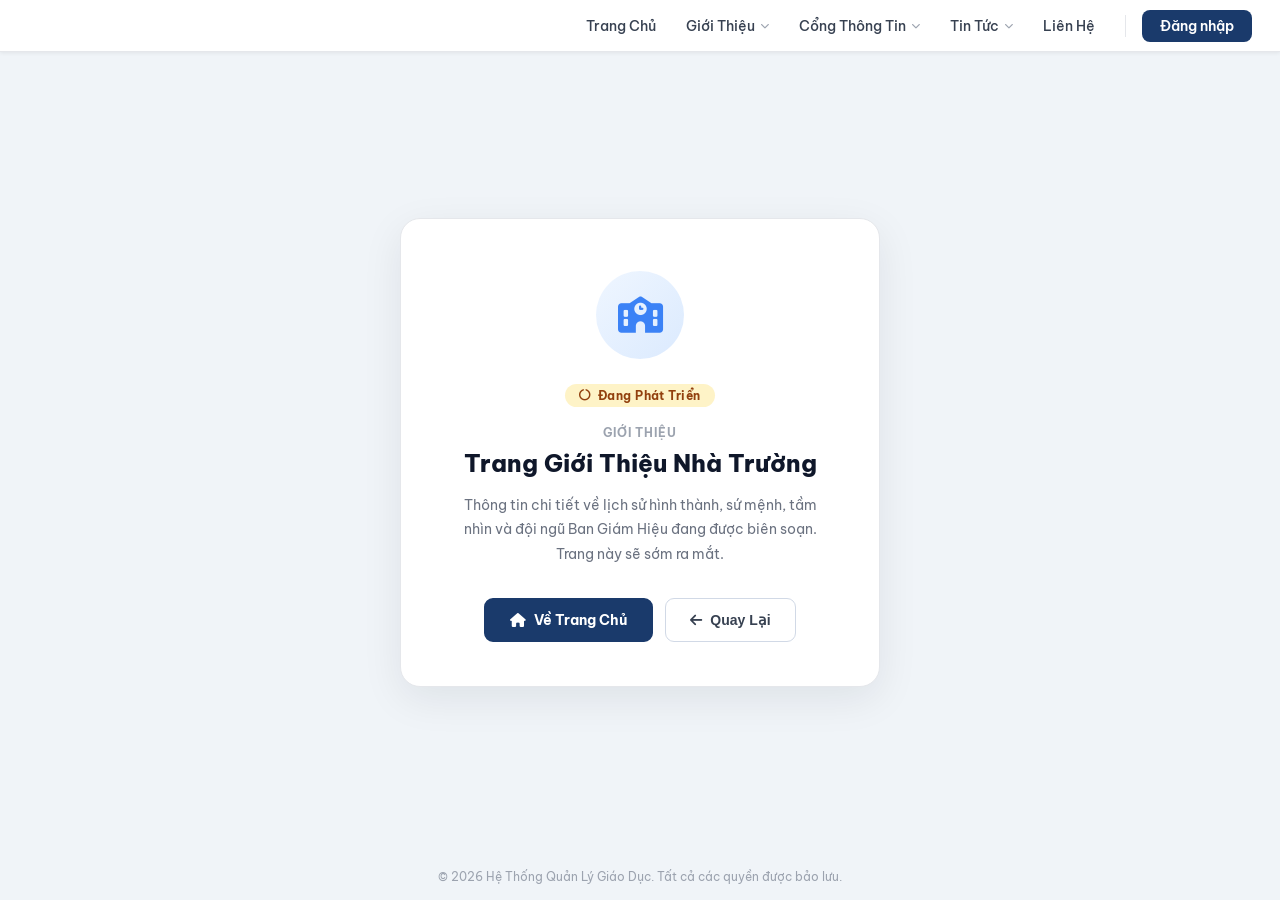
==== about.html @ 501373ab "fix" ====
<!DOCTYPE html>
<html lang="vi">
<head>
  <meta charset="UTF-8" />
  <meta http-equiv="refresh" content="0;url=coming-soon.html?page=about" />
  <title>Giới Thiệu — Đang Phát Triển</title>
</head>
<body>
  <p>Đang chuyển hướng... <a href="coming-soon.html?page=about">Nhấn vào đây nếu không tự động chuyển</a></p>
  <script>window.location.replace('coming-soon.html?page=about');</script>
</body>
</html>
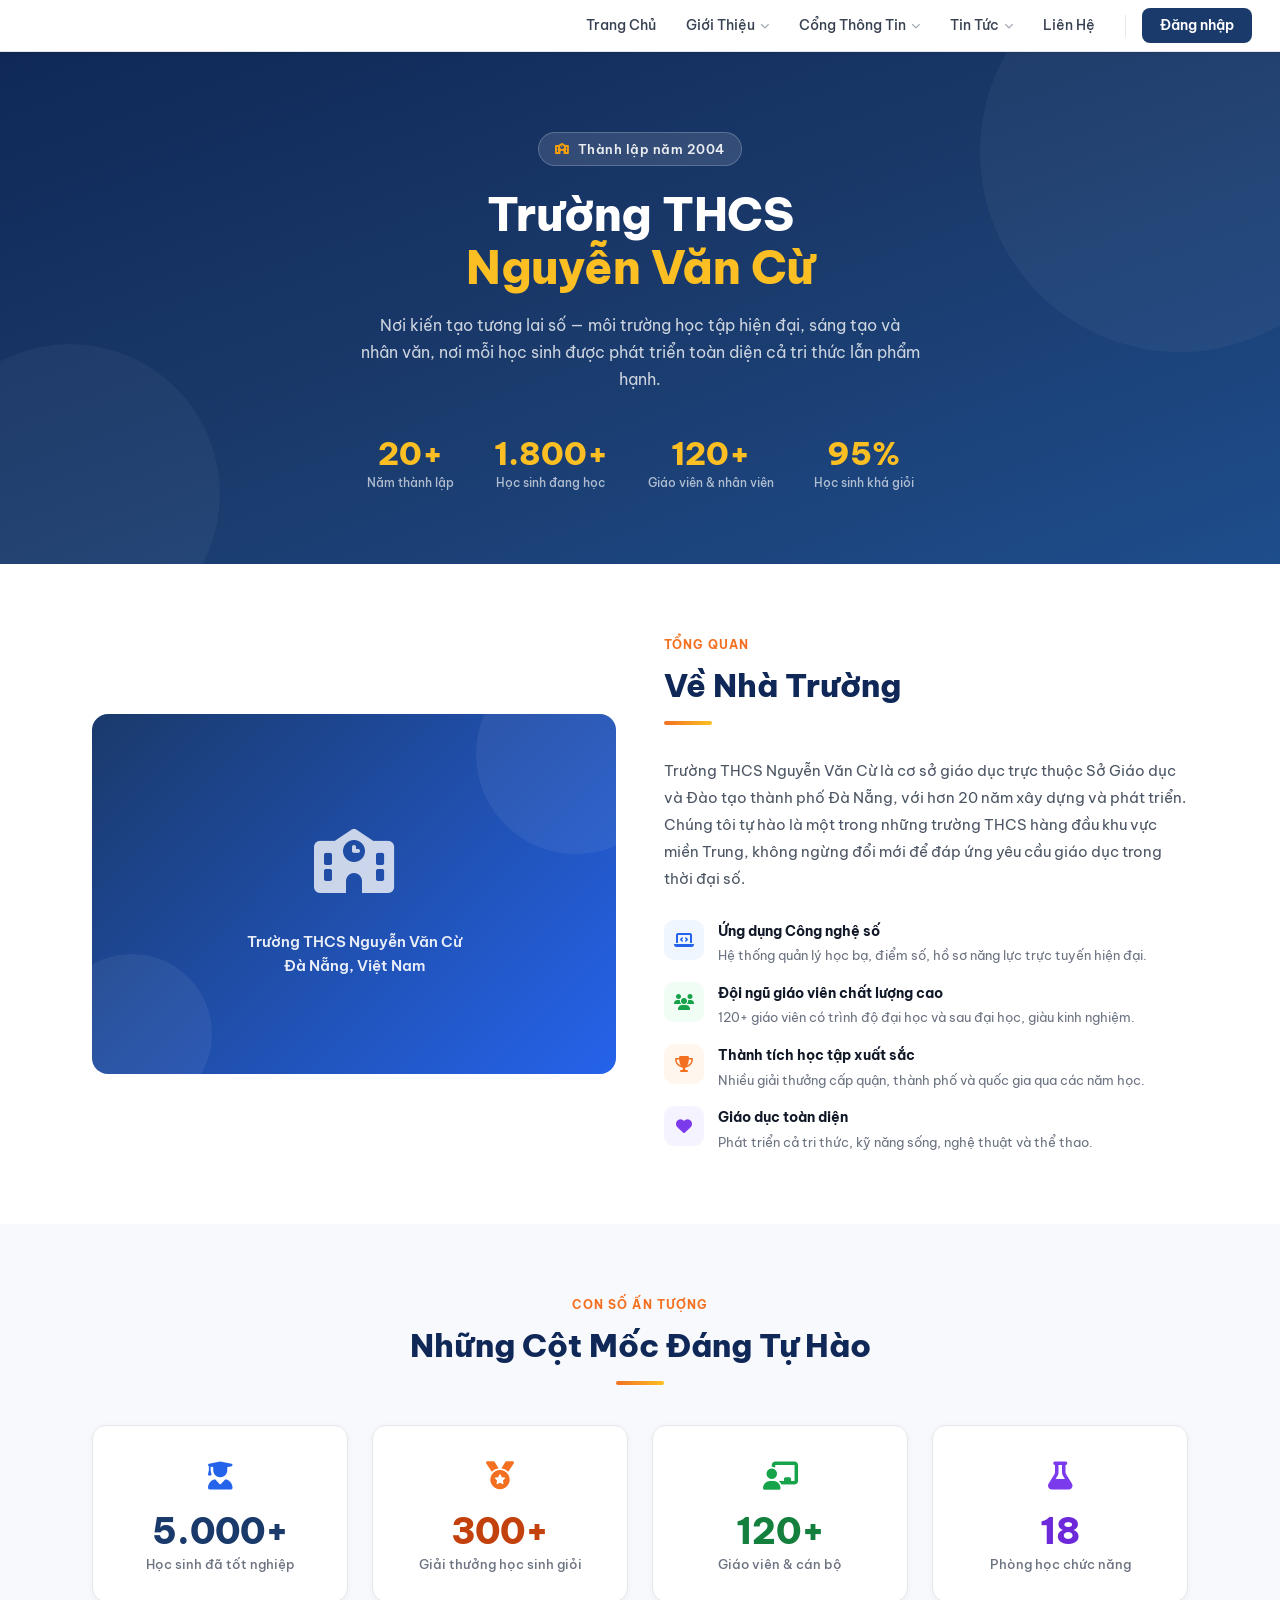
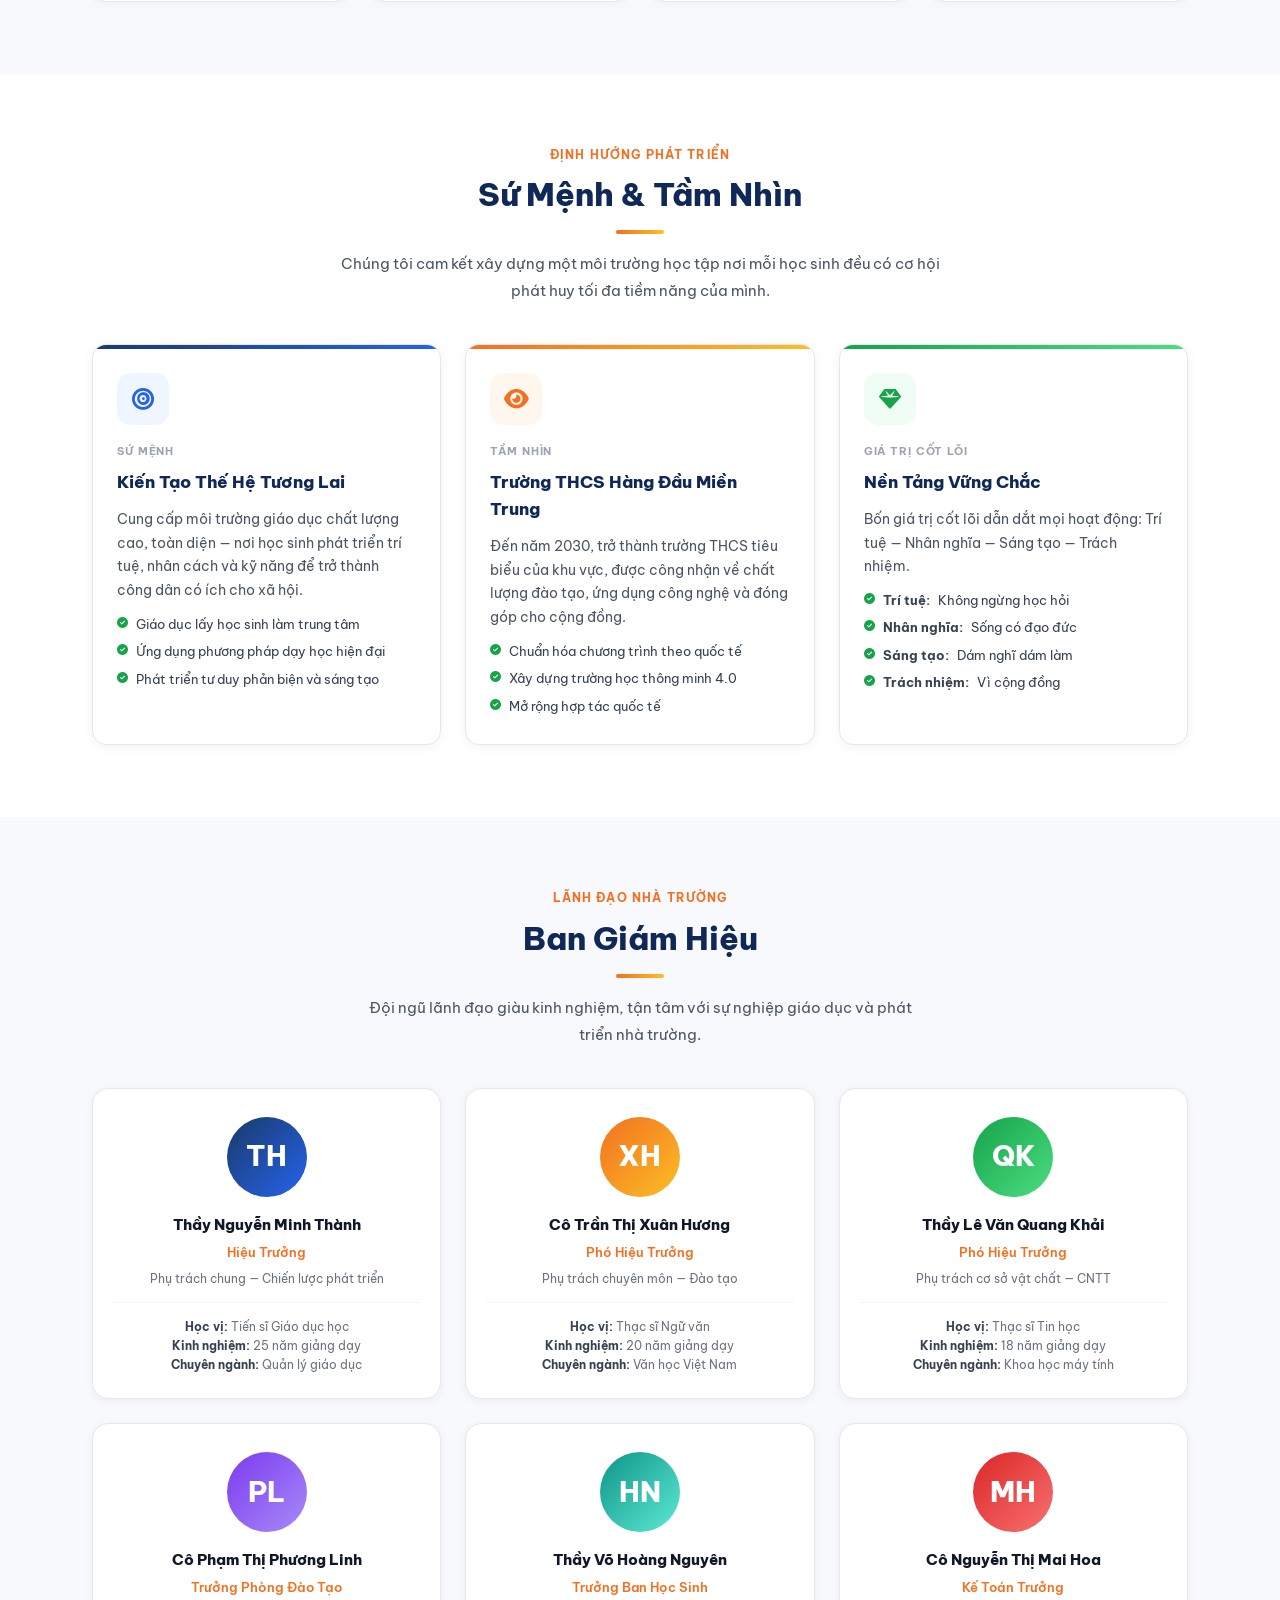
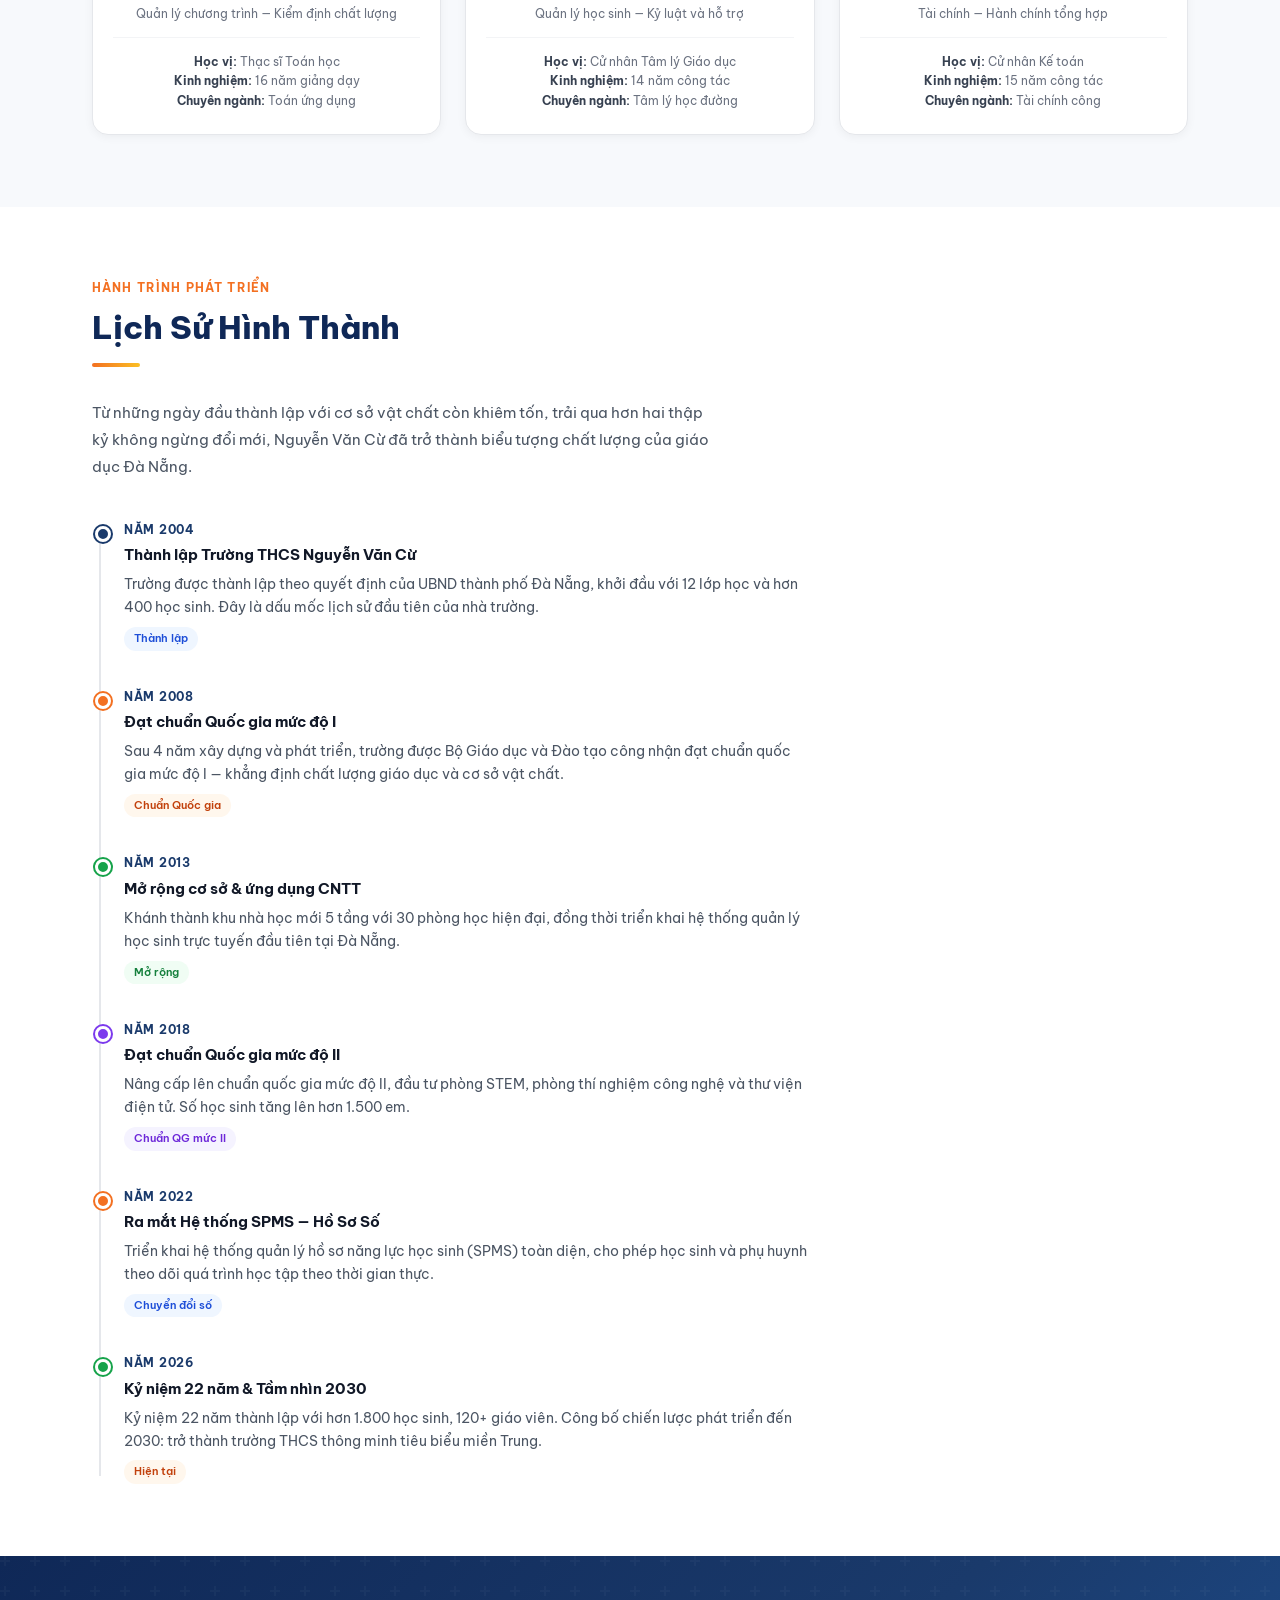
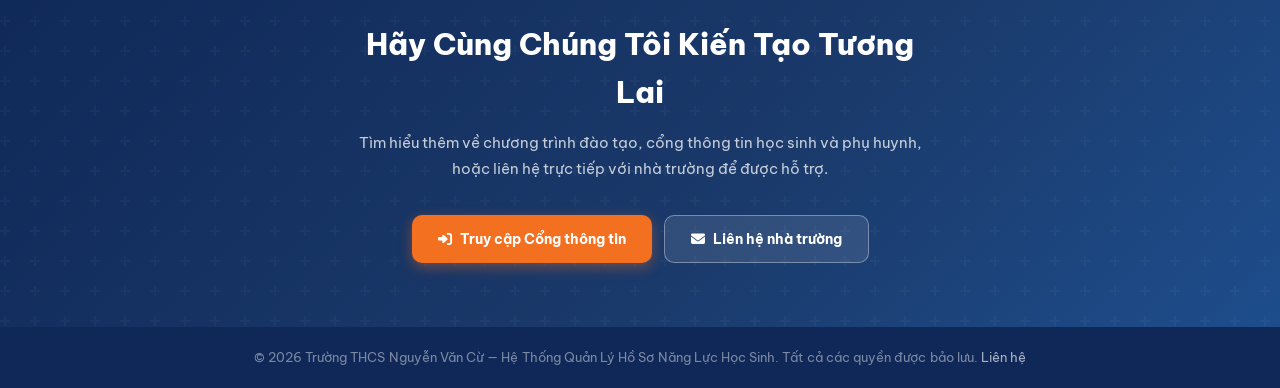
==== commit 60dc49ad: "update" ====
--- a/about.html
+++ b/about.html
@@ -2,11 +2,427 @@
 <html lang="vi">
 <head>
   <meta charset="UTF-8" />
-  <meta http-equiv="refresh" content="0;url=coming-soon.html?page=about" />
-  <title>Giới Thiệu — Đang Phát Triển</title>
+  <meta name="viewport" content="width=device-width, initial-scale=1.0" />
+  <meta name="description" content="Giới thiệu Trường THCS Nguyễn Văn Cừ — Lịch sử, sứ mệnh, tầm nhìn và Ban Giám Hiệu" />
+  <title>Giới Thiệu — SPMS</title>
+  <link rel="preconnect" href="https://fonts.googleapis.com" />
+  <link rel="preconnect" href="https://fonts.gstatic.com" crossorigin />
+  <link href="https://fonts.googleapis.com/css2?family=Be+Vietnam+Pro:ital,wght@0,400;0,500;0,600;0,700;0,800;1,400&display=swap" rel="stylesheet" />
+  <link rel="stylesheet" href="https://cdnjs.cloudflare.com/ajax/libs/font-awesome/6.5.0/css/all.min.css" crossorigin="anonymous" />
+  <script src="src/shared/components/layout/shared-header.js"></script>
+  <script src="src/shared/helpers/logout-confirm.js"></script>
+  <script src="src/shared/helpers/change-password.js"></script>
+  <link rel="stylesheet" href="styles/components/change-password.css" />
+  <link rel="stylesheet" href="styles/components/logout-confirm.css" />
+  <link rel="stylesheet" href="styles/components/toast.css" />
+  <link rel="stylesheet" href="styles/pages/about-page.css" />
 </head>
 <body>
-  <p>Đang chuyển hướng... <a href="coming-soon.html?page=about">Nhấn vào đây nếu không tự động chuyển</a></p>
-  <script>window.location.replace('coming-soon.html?page=about');</script>
+<a class="skip-link" href="#main-content">Bỏ qua điều hướng</a>
+<header id="sharedHeaderMount"></header>
+<main id="main-content">
+
+<!-- ===================================================
+     HERO
+=================================================== -->
+<section class="about-hero" aria-labelledby="heroTitle">
+  <div class="about-hero__inner">
+    <div class="about-hero__badge">
+      <i class="fas fa-school"></i> Thành lập năm 2004
+    </div>
+    <h1 class="about-hero__title" id="heroTitle">
+      Trường THCS<br><span>Nguyễn Văn Cừ</span>
+    </h1>
+    <p class="about-hero__desc">
+      Nơi kiến tạo tương lai số — môi trường học tập hiện đại, sáng tạo và nhân văn,
+      nơi mỗi học sinh được phát triển toàn diện cả tri thức lẫn phẩm hạnh.
+    </p>
+    <div class="about-hero__stats" role="list">
+      <div class="about-hero__stat" role="listitem">
+        <div class="about-hero__stat-num">20+</div>
+        <div class="about-hero__stat-label">Năm thành lập</div>
+      </div>
+      <div class="about-hero__stat" role="listitem">
+        <div class="about-hero__stat-num">1.800+</div>
+        <div class="about-hero__stat-label">Học sinh đang học</div>
+      </div>
+      <div class="about-hero__stat" role="listitem">
+        <div class="about-hero__stat-num">120+</div>
+        <div class="about-hero__stat-label">Giáo viên & nhân viên</div>
+      </div>
+      <div class="about-hero__stat" role="listitem">
+        <div class="about-hero__stat-num">95%</div>
+        <div class="about-hero__stat-label">Học sinh khá giỏi</div>
+      </div>
+    </div>
+  </div>
+</section>
+
+<!-- ===================================================
+     TỔNG QUAN
+=================================================== -->
+<section class="about-section" id="overview" aria-labelledby="overviewTitle">
+  <div class="about-container">
+    <div class="overview-grid">
+      <div class="overview-img" aria-hidden="true">
+        <div class="overview-img__deco overview-img__deco--1"></div>
+        <div class="overview-img__deco overview-img__deco--2"></div>
+        <div class="overview-img__inner">
+          <div class="overview-img__icon"><i class="fas fa-school"></i></div>
+          <div class="overview-img__text">Trường THCS Nguyễn Văn Cừ<br>Đà Nẵng, Việt Nam</div>
+        </div>
+      </div>
+      <div class="overview-content">
+        <div class="section-label">Tổng Quan</div>
+        <h2 class="section-title" id="overviewTitle">Về Nhà Trường</h2>
+        <div class="section-divider"></div>
+        <p class="section-desc">
+          Trường THCS Nguyễn Văn Cừ là cơ sở giáo dục trực thuộc Sở Giáo dục và Đào tạo thành phố
+          Đà Nẵng, với hơn 20 năm xây dựng và phát triển. Chúng tôi tự hào là một trong những
+          trường THCS hàng đầu khu vực miền Trung, không ngừng đổi mới để đáp ứng yêu cầu
+          giáo dục trong thời đại số.
+        </p>
+        <div class="overview-features">
+          <div class="overview-feature">
+            <div class="overview-feature__icon overview-feature__icon--blue">
+              <i class="fas fa-laptop-code"></i>
+            </div>
+            <div class="overview-feature__body">
+              <div class="overview-feature__title">Ứng dụng Công nghệ số</div>
+              <div class="overview-feature__desc">Hệ thống quản lý học bạ, điểm số, hồ sơ năng lực trực tuyến hiện đại.</div>
+            </div>
+          </div>
+          <div class="overview-feature">
+            <div class="overview-feature__icon overview-feature__icon--green">
+              <i class="fas fa-users"></i>
+            </div>
+            <div class="overview-feature__body">
+              <div class="overview-feature__title">Đội ngũ giáo viên chất lượng cao</div>
+              <div class="overview-feature__desc">120+ giáo viên có trình độ đại học và sau đại học, giàu kinh nghiệm.</div>
+            </div>
+          </div>
+          <div class="overview-feature">
+            <div class="overview-feature__icon overview-feature__icon--orange">
+              <i class="fas fa-trophy"></i>
+            </div>
+            <div class="overview-feature__body">
+              <div class="overview-feature__title">Thành tích học tập xuất sắc</div>
+              <div class="overview-feature__desc">Nhiều giải thưởng cấp quận, thành phố và quốc gia qua các năm học.</div>
+            </div>
+          </div>
+          <div class="overview-feature">
+            <div class="overview-feature__icon overview-feature__icon--purple">
+              <i class="fas fa-heart"></i>
+            </div>
+            <div class="overview-feature__body">
+              <div class="overview-feature__title">Giáo dục toàn diện</div>
+              <div class="overview-feature__desc">Phát triển cả tri thức, kỹ năng sống, nghệ thuật và thể thao.</div>
+            </div>
+          </div>
+        </div>
+      </div>
+    </div>
+  </div>
+</section>
+
+<!-- ===================================================
+     THÀNH TÍCH SỐ
+=================================================== -->
+<section class="about-section about-section--alt" aria-label="Thành tích nổi bật">
+  <div class="about-container">
+    <div style="text-align:center;max-width:560px;margin:0 auto 8px;">
+      <div class="section-label" style="justify-content:center;display:flex;">Con Số Ấn Tượng</div>
+      <h2 class="section-title">Những Cột Mốc Đáng Tự Hào</h2>
+      <div class="section-divider" style="margin:14px auto 0;"></div>
+    </div>
+    <div class="numbers-grid">
+      <div class="number-card number-card--blue">
+        <div class="number-card__icon"><i class="fas fa-user-graduate"></i></div>
+        <div class="number-card__value">5.000+</div>
+        <div class="number-card__label">Học sinh đã tốt nghiệp</div>
+      </div>
+      <div class="number-card number-card--orange">
+        <div class="number-card__icon"><i class="fas fa-medal"></i></div>
+        <div class="number-card__value">300+</div>
+        <div class="number-card__label">Giải thưởng học sinh giỏi</div>
+      </div>
+      <div class="number-card number-card--green">
+        <div class="number-card__icon"><i class="fas fa-chalkboard-teacher"></i></div>
+        <div class="number-card__value">120+</div>
+        <div class="number-card__label">Giáo viên & cán bộ</div>
+      </div>
+      <div class="number-card number-card--purple">
+        <div class="number-card__icon"><i class="fas fa-flask"></i></div>
+        <div class="number-card__value">18</div>
+        <div class="number-card__label">Phòng học chức năng</div>
+      </div>
+    </div>
+  </div>
+</section>
+
+<!-- ===================================================
+     SỨ MỆNH & TẦM NHÌN
+=================================================== -->
+<section class="about-section" id="mission" aria-labelledby="missionTitle">
+  <div class="about-container">
+    <div style="text-align:center;max-width:600px;margin:0 auto;">
+      <div class="section-label" style="justify-content:center;display:flex;">Định Hướng Phát Triển</div>
+      <h2 class="section-title" id="missionTitle">Sứ Mệnh &amp; Tầm Nhìn</h2>
+      <div class="section-divider" style="margin:14px auto 0;"></div>
+      <p class="section-desc" style="margin-top:16px;margin-left:auto;margin-right:auto;text-align:center;">
+        Chúng tôi cam kết xây dựng một môi trường học tập nơi mỗi học sinh đều có cơ hội
+        phát huy tối đa tiềm năng của mình.
+      </p>
+    </div>
+    <div class="mv-grid">
+      <div class="mv-card mv-card--mission">
+        <div class="mv-card__icon"><i class="fas fa-bullseye"></i></div>
+        <div class="mv-card__label">Sứ Mệnh</div>
+        <div class="mv-card__title">Kiến Tạo Thế Hệ Tương Lai</div>
+        <div class="mv-card__desc">
+          Cung cấp môi trường giáo dục chất lượng cao, toàn diện — nơi học sinh phát triển
+          trí tuệ, nhân cách và kỹ năng để trở thành công dân có ích cho xã hội.
+        </div>
+        <ul class="mv-card__list">
+          <li class="mv-card__list-item"><i class="fas fa-check-circle"></i>Giáo dục lấy học sinh làm trung tâm</li>
+          <li class="mv-card__list-item"><i class="fas fa-check-circle"></i>Ứng dụng phương pháp dạy học hiện đại</li>
+          <li class="mv-card__list-item"><i class="fas fa-check-circle"></i>Phát triển tư duy phản biện và sáng tạo</li>
+        </ul>
+      </div>
+      <div class="mv-card mv-card--vision">
+        <div class="mv-card__icon"><i class="fas fa-eye"></i></div>
+        <div class="mv-card__label">Tầm Nhìn</div>
+        <div class="mv-card__title">Trường THCS Hàng Đầu Miền Trung</div>
+        <div class="mv-card__desc">
+          Đến năm 2030, trở thành trường THCS tiêu biểu của khu vực, được công nhận về
+          chất lượng đào tạo, ứng dụng công nghệ và đóng góp cho cộng đồng.
+        </div>
+        <ul class="mv-card__list">
+          <li class="mv-card__list-item"><i class="fas fa-check-circle"></i>Chuẩn hóa chương trình theo quốc tế</li>
+          <li class="mv-card__list-item"><i class="fas fa-check-circle"></i>Xây dựng trường học thông minh 4.0</li>
+          <li class="mv-card__list-item"><i class="fas fa-check-circle"></i>Mở rộng hợp tác quốc tế</li>
+        </ul>
+      </div>
+      <div class="mv-card mv-card--value">
+        <div class="mv-card__icon"><i class="fas fa-gem"></i></div>
+        <div class="mv-card__label">Giá Trị Cốt Lõi</div>
+        <div class="mv-card__title">Nền Tảng Vững Chắc</div>
+        <div class="mv-card__desc">
+          Bốn giá trị cốt lõi dẫn dắt mọi hoạt động: Trí tuệ — Nhân nghĩa — Sáng tạo — Trách nhiệm.
+        </div>
+        <ul class="mv-card__list">
+          <li class="mv-card__list-item"><i class="fas fa-check-circle"></i><strong>Trí tuệ:</strong> Không ngừng học hỏi</li>
+          <li class="mv-card__list-item"><i class="fas fa-check-circle"></i><strong>Nhân nghĩa:</strong> Sống có đạo đức</li>
+          <li class="mv-card__list-item"><i class="fas fa-check-circle"></i><strong>Sáng tạo:</strong> Dám nghĩ dám làm</li>
+          <li class="mv-card__list-item"><i class="fas fa-check-circle"></i><strong>Trách nhiệm:</strong> Vì cộng đồng</li>
+        </ul>
+      </div>
+    </div>
+  </div>
+</section>
+
+<!-- ===================================================
+     BAN GIÁM HIỆU
+=================================================== -->
+<section class="about-section about-section--alt" id="team" aria-labelledby="teamTitle">
+  <div class="about-container">
+    <div style="text-align:center;max-width:560px;margin:0 auto;">
+      <div class="section-label" style="justify-content:center;display:flex;">Lãnh Đạo Nhà Trường</div>
+      <h2 class="section-title" id="teamTitle">Ban Giám Hiệu</h2>
+      <div class="section-divider" style="margin:14px auto 0;"></div>
+      <p class="section-desc" style="margin-top:16px;margin-left:auto;margin-right:auto;text-align:center;">
+        Đội ngũ lãnh đạo giàu kinh nghiệm, tận tâm với sự nghiệp giáo dục và phát triển nhà trường.
+      </p>
+    </div>
+    <div class="leadership-grid">
+      <div class="leader-card">
+        <div class="leader-card__avatar leader-card__avatar--blue">TH</div>
+        <div class="leader-card__name">Thầy Nguyễn Minh Thành</div>
+        <div class="leader-card__title">Hiệu Trưởng</div>
+        <div class="leader-card__dept">Phụ trách chung — Chiến lược phát triển</div>
+        <div class="leader-card__sep"></div>
+        <div class="leader-card__detail">
+          <strong>Học vị:</strong> Tiến sĩ Giáo dục học<br>
+          <strong>Kinh nghiệm:</strong> 25 năm giảng dạy<br>
+          <strong>Chuyên ngành:</strong> Quản lý giáo dục
+        </div>
+      </div>
+      <div class="leader-card">
+        <div class="leader-card__avatar leader-card__avatar--orange">XH</div>
+        <div class="leader-card__name">Cô Trần Thị Xuân Hương</div>
+        <div class="leader-card__title">Phó Hiệu Trưởng</div>
+        <div class="leader-card__dept">Phụ trách chuyên môn — Đào tạo</div>
+        <div class="leader-card__sep"></div>
+        <div class="leader-card__detail">
+          <strong>Học vị:</strong> Thạc sĩ Ngữ văn<br>
+          <strong>Kinh nghiệm:</strong> 20 năm giảng dạy<br>
+          <strong>Chuyên ngành:</strong> Văn học Việt Nam
+        </div>
+      </div>
+      <div class="leader-card">
+        <div class="leader-card__avatar leader-card__avatar--green">QK</div>
+        <div class="leader-card__name">Thầy Lê Văn Quang Khải</div>
+        <div class="leader-card__title">Phó Hiệu Trưởng</div>
+        <div class="leader-card__dept">Phụ trách cơ sở vật chất — CNTT</div>
+        <div class="leader-card__sep"></div>
+        <div class="leader-card__detail">
+          <strong>Học vị:</strong> Thạc sĩ Tin học<br>
+          <strong>Kinh nghiệm:</strong> 18 năm giảng dạy<br>
+          <strong>Chuyên ngành:</strong> Khoa học máy tính
+        </div>
+      </div>
+      <div class="leader-card">
+        <div class="leader-card__avatar leader-card__avatar--purple">PL</div>
+        <div class="leader-card__name">Cô Phạm Thị Phương Linh</div>
+        <div class="leader-card__title">Trưởng Phòng Đào Tạo</div>
+        <div class="leader-card__dept">Quản lý chương trình — Kiểm định chất lượng</div>
+        <div class="leader-card__sep"></div>
+        <div class="leader-card__detail">
+          <strong>Học vị:</strong> Thạc sĩ Toán học<br>
+          <strong>Kinh nghiệm:</strong> 16 năm giảng dạy<br>
+          <strong>Chuyên ngành:</strong> Toán ứng dụng
+        </div>
+      </div>
+      <div class="leader-card">
+        <div class="leader-card__avatar leader-card__avatar--teal">HN</div>
+        <div class="leader-card__name">Thầy Võ Hoàng Nguyên</div>
+        <div class="leader-card__title">Trưởng Ban Học Sinh</div>
+        <div class="leader-card__dept">Quản lý học sinh — Kỷ luật và hỗ trợ</div>
+        <div class="leader-card__sep"></div>
+        <div class="leader-card__detail">
+          <strong>Học vị:</strong> Cử nhân Tâm lý Giáo dục<br>
+          <strong>Kinh nghiệm:</strong> 14 năm công tác<br>
+          <strong>Chuyên ngành:</strong> Tâm lý học đường
+        </div>
+      </div>
+      <div class="leader-card">
+        <div class="leader-card__avatar leader-card__avatar--red">MH</div>
+        <div class="leader-card__name">Cô Nguyễn Thị Mai Hoa</div>
+        <div class="leader-card__title">Kế Toán Trưởng</div>
+        <div class="leader-card__dept">Tài chính — Hành chính tổng hợp</div>
+        <div class="leader-card__sep"></div>
+        <div class="leader-card__detail">
+          <strong>Học vị:</strong> Cử nhân Kế toán<br>
+          <strong>Kinh nghiệm:</strong> 15 năm công tác<br>
+          <strong>Chuyên ngành:</strong> Tài chính công
+        </div>
+      </div>
+    </div>
+  </div>
+</section>
+
+<!-- ===================================================
+     LỊCH SỬ HÌNH THÀNH
+=================================================== -->
+<section class="about-section" id="history" aria-labelledby="historyTitle">
+  <div class="about-container">
+    <div style="max-width:700px;">
+      <div class="section-label">Hành Trình Phát Triển</div>
+      <h2 class="section-title" id="historyTitle">Lịch Sử Hình Thành</h2>
+      <div class="section-divider"></div>
+      <p class="section-desc">
+        Từ những ngày đầu thành lập với cơ sở vật chất còn khiêm tốn, trải qua hơn hai thập kỷ
+        không ngừng đổi mới, Nguyễn Văn Cừ đã trở thành biểu tượng chất lượng của giáo dục Đà Nẵng.
+      </p>
+    </div>
+    <div class="history-timeline" style="max-width:720px;margin-top:40px;">
+      <div class="history-item">
+        <div class="history-item__dot"></div>
+        <div class="history-item__year">Năm 2004</div>
+        <div class="history-item__title">Thành lập Trường THCS Nguyễn Văn Cừ</div>
+        <div class="history-item__desc">
+          Trường được thành lập theo quyết định của UBND thành phố Đà Nẵng, khởi đầu với
+          12 lớp học và hơn 400 học sinh. Đây là dấu mốc lịch sử đầu tiên của nhà trường.
+        </div>
+        <span class="history-item__badge history-item__badge--blue">Thành lập</span>
+      </div>
+      <div class="history-item">
+        <div class="history-item__dot history-item__dot--orange"></div>
+        <div class="history-item__year">Năm 2008</div>
+        <div class="history-item__title">Đạt chuẩn Quốc gia mức độ I</div>
+        <div class="history-item__desc">
+          Sau 4 năm xây dựng và phát triển, trường được Bộ Giáo dục và Đào tạo công nhận đạt
+          chuẩn quốc gia mức độ I — khẳng định chất lượng giáo dục và cơ sở vật chất.
+        </div>
+        <span class="history-item__badge history-item__badge--orange">Chuẩn Quốc gia</span>
+      </div>
+      <div class="history-item">
+        <div class="history-item__dot history-item__dot--green"></div>
+        <div class="history-item__year">Năm 2013</div>
+        <div class="history-item__title">Mở rộng cơ sở & ứng dụng CNTT</div>
+        <div class="history-item__desc">
+          Khánh thành khu nhà học mới 5 tầng với 30 phòng học hiện đại, đồng thời triển khai
+          hệ thống quản lý học sinh trực tuyến đầu tiên tại Đà Nẵng.
+        </div>
+        <span class="history-item__badge history-item__badge--green">Mở rộng</span>
+      </div>
+      <div class="history-item">
+        <div class="history-item__dot history-item__dot--purple"></div>
+        <div class="history-item__year">Năm 2018</div>
+        <div class="history-item__title">Đạt chuẩn Quốc gia mức độ II</div>
+        <div class="history-item__desc">
+          Nâng cấp lên chuẩn quốc gia mức độ II, đầu tư phòng STEM, phòng thí nghiệm công nghệ
+          và thư viện điện tử. Số học sinh tăng lên hơn 1.500 em.
+        </div>
+        <span class="history-item__badge history-item__badge--purple">Chuẩn QG mức II</span>
+      </div>
+      <div class="history-item">
+        <div class="history-item__dot history-item__dot--orange"></div>
+        <div class="history-item__year">Năm 2022</div>
+        <div class="history-item__title">Ra mắt Hệ thống SPMS — Hồ Sơ Số</div>
+        <div class="history-item__desc">
+          Triển khai hệ thống quản lý hồ sơ năng lực học sinh (SPMS) toàn diện, cho phép
+          học sinh và phụ huynh theo dõi quá trình học tập theo thời gian thực.
+        </div>
+        <span class="history-item__badge history-item__badge--blue">Chuyển đổi số</span>
+      </div>
+      <div class="history-item">
+        <div class="history-item__dot history-item__dot--green"></div>
+        <div class="history-item__year">Năm 2026</div>
+        <div class="history-item__title">Kỷ niệm 22 năm & Tầm nhìn 2030</div>
+        <div class="history-item__desc">
+          Kỷ niệm 22 năm thành lập với hơn 1.800 học sinh, 120+ giáo viên. Công bố chiến lược
+          phát triển đến 2030: trở thành trường THCS thông minh tiêu biểu miền Trung.
+        </div>
+        <span class="history-item__badge history-item__badge--orange">Hiện tại</span>
+      </div>
+    </div>
+  </div>
+</section>
+
+<!-- ===================================================
+     CTA
+=================================================== -->
+<section class="about-cta" aria-label="Liên hệ và tìm hiểu thêm">
+  <div class="about-cta__inner">
+    <h2 class="about-cta__title">Hãy Cùng Chúng Tôi Kiến Tạo Tương Lai</h2>
+    <p class="about-cta__desc">
+      Tìm hiểu thêm về chương trình đào tạo, cổng thông tin học sinh và phụ huynh,
+      hoặc liên hệ trực tiếp với nhà trường để được hỗ trợ.
+    </p>
+    <div class="about-cta__btns">
+      <a href="index.html" class="cta-btn cta-btn--primary">
+        <i class="fas fa-sign-in-alt"></i> Truy cập Cổng thông tin
+      </a>
+      <a href="contact.html" class="cta-btn cta-btn--outline">
+        <i class="fas fa-envelope"></i> Liên hệ nhà trường
+      </a>
+    </div>
+  </div>
+</section>
+
+</main>
+
+<!-- ===================================================
+     FOOTER
+=================================================== -->
+<footer class="about-footer" role="contentinfo">
+  <p>© 2026 Trường THCS Nguyễn Văn Cừ — Hệ Thống Quản Lý Hồ Sơ Năng Lực Học Sinh.
+    Tất cả các quyền được bảo lưu.
+    <a href="contact.html">Liên hệ</a>
+  </p>
+</footer>
+
+<script type="module" src="src/shared/components/common/Toast.js"></script>
 </body>
 </html>
--- a/styles/components/change-password.css
+++ b/styles/components/change-password.css
@@ -0,0 +1,294 @@
+/* ============================================================
+   CHANGE PASSWORD MODAL
+   ============================================================ */
+
+/* Overlay */
+.cp-overlay {
+  position: fixed;
+  inset: 0;
+  background: rgba(15, 23, 42, 0.48);
+  backdrop-filter: blur(3px);
+  -webkit-backdrop-filter: blur(3px);
+  z-index: 700;
+  display: flex;
+  align-items: center;
+  justify-content: center;
+  padding: 20px;
+  opacity: 0;
+  visibility: hidden;
+  transition: opacity 0.22s ease, visibility 0.22s ease;
+}
+.cp-overlay.open {
+  opacity: 1;
+  visibility: visible;
+}
+
+/* Dialog box */
+.cp-dialog {
+  width: 100%;
+  max-width: 480px;
+  background: #ffffff;
+  border-radius: 14px;
+  box-shadow: 0 24px 64px rgba(15, 23, 42, 0.18), 0 4px 16px rgba(0, 0, 0, 0.08);
+  overflow: hidden;
+  transform: translateY(14px);
+  opacity: 0;
+  transition: transform 0.26s cubic-bezier(0.34, 1.56, 0.64, 1),
+              opacity 0.22s ease;
+}
+.cp-overlay.open .cp-dialog {
+  transform: translateY(0);
+  opacity: 1;
+}
+
+/* Header */
+.cp-header {
+  display: flex;
+  align-items: flex-start;
+  justify-content: space-between;
+  gap: 12px;
+  padding: 20px 22px 16px;
+  border-bottom: 1px solid #f3f4f6;
+}
+.cp-header__left {
+  display: flex;
+  align-items: flex-start;
+  gap: 12px;
+}
+.cp-header__icon {
+  width: 38px;
+  height: 38px;
+  background: #eff4fc;
+  border-radius: 50%;
+  display: flex;
+  align-items: center;
+  justify-content: center;
+  color: #1a3a6b;
+  font-size: 16px;
+  flex-shrink: 0;
+  margin-top: 2px;
+}
+.cp-title {
+  font-size: 16px;
+  font-weight: 800;
+  color: #111827;
+  margin: 0 0 3px;
+  letter-spacing: 0.01em;
+}
+.cp-subtitle {
+  font-size: 12.5px;
+  color: #6b7280;
+  margin: 0;
+  line-height: 1.5;
+}
+.cp-close {
+  width: 30px;
+  height: 30px;
+  display: flex;
+  align-items: center;
+  justify-content: center;
+  border-radius: 6px;
+  border: none;
+  background: none;
+  color: #9ca3af;
+  font-size: 15px;
+  cursor: pointer;
+  flex-shrink: 0;
+  transition: background 0.15s, color 0.15s;
+}
+.cp-close:hover { background: #f3f4f6; color: #374151; }
+.cp-close:focus-visible { outline: 2px solid #1a3a6b; outline-offset: 2px; }
+
+/* Body / Form */
+.cp-body {
+  padding: 20px 22px 22px;
+  display: flex;
+  flex-direction: column;
+  gap: 16px;
+}
+
+.cp-field {
+  display: flex;
+  flex-direction: column;
+  gap: 0;
+}
+
+.cp-label {
+  font-size: 13.5px;
+  font-weight: 600;
+  color: #1a1a2e;
+  margin-bottom: 7px;
+}
+.cp-req { color: #ef4444; margin-left: 2px; }
+
+/* Input wrapper */
+.cp-input-wrap {
+  position: relative;
+}
+.cp-input {
+  width: 100%;
+  padding: 11px 42px 11px 14px;
+  font-size: 13.5px;
+  font-family: inherit;
+  color: #1a1a2e;
+  background: #fff;
+  border: 1.5px solid #d1d9e6;
+  border-radius: 8px;
+  outline: none;
+  transition: border-color 0.18s, box-shadow 0.18s;
+  appearance: none;
+}
+.cp-input::placeholder { color: #b0bac8; }
+.cp-input:focus {
+  border-color: #1a3a6b;
+  box-shadow: 0 0 0 3px rgba(26, 58, 107, 0.1);
+}
+.cp-input--error {
+  border-color: #ef4444;
+  box-shadow: 0 0 0 3px rgba(239, 68, 68, 0.08);
+}
+
+/* Eye button */
+.cp-eye {
+  position: absolute;
+  right: 12px;
+  top: 50%;
+  transform: translateY(-50%);
+  background: none;
+  border: none;
+  color: #9ca3af;
+  font-size: 15px;
+  cursor: pointer;
+  padding: 4px;
+  border-radius: 4px;
+  display: flex;
+  align-items: center;
+  transition: color 0.15s;
+}
+.cp-eye:hover { color: #374151; }
+
+/* Error message */
+.cp-error {
+  font-size: 12px;
+  color: #ef4444;
+  min-height: 18px;
+  margin-top: 5px;
+  display: flex;
+  align-items: center;
+  gap: 4px;
+}
+.cp-error:empty { display: none; }
+
+/* Hint text */
+.cp-hint {
+  font-size: 12px;
+  color: #6b7280;
+  margin: 6px 0 0;
+  line-height: 1.55;
+}
+
+/* Strength bar */
+.cp-strength {
+  display: flex;
+  align-items: center;
+  gap: 8px;
+  margin-top: 8px;
+}
+.cp-strength__track {
+  flex: 1;
+  height: 4px;
+  background: #e5e7eb;
+  border-radius: 99px;
+  overflow: hidden;
+}
+.cp-strength__fill {
+  height: 100%;
+  width: 0;
+  border-radius: 99px;
+  transition: width 0.3s ease, background-color 0.3s ease;
+  background: #e5e7eb;
+}
+.cp-strength__fill--weak   { background: #ef4444; }
+.cp-strength__fill--fair   { background: #f59e0b; }
+.cp-strength__fill--good   { background: #3b82f6; }
+.cp-strength__fill--strong { background: #10b981; }
+
+.cp-strength__label {
+  font-size: 11px;
+  font-weight: 600;
+  color: #6b7280;
+  white-space: nowrap;
+  min-width: 56px;
+  text-align: right;
+}
+
+/* Actions */
+.cp-actions {
+  display: flex;
+  justify-content: flex-end;
+  gap: 10px;
+  padding-top: 4px;
+  border-top: 1px solid #f3f4f6;
+  margin-top: 4px;
+}
+.cp-btn {
+  padding: 10px 22px;
+  border-radius: 9px;
+  font-size: 13.5px;
+  font-weight: 700;
+  font-family: inherit;
+  border: none;
+  cursor: pointer;
+  display: inline-flex;
+  align-items: center;
+  gap: 8px;
+  transition: background 0.18s, transform 0.15s, box-shadow 0.18s;
+}
+.cp-btn--cancel {
+  background: #f3f4f6;
+  color: #374151;
+}
+.cp-btn--cancel:hover { background: #e5e7eb; }
+.cp-btn--submit {
+  background: #1a3a6b;
+  color: #fff;
+  min-width: 130px;
+  justify-content: center;
+}
+.cp-btn--submit:hover {
+  background: #122a52;
+  transform: translateY(-1px);
+  box-shadow: 0 4px 14px rgba(26, 58, 107, 0.3);
+}
+.cp-btn--submit:disabled {
+  opacity: 0.7;
+  cursor: not-allowed;
+  transform: none;
+  box-shadow: none;
+}
+.cp-btn:focus-visible { outline: 2px solid #1a3a6b; outline-offset: 2px; }
+
+/* Spinner */
+.cp-spinner {
+  width: 15px;
+  height: 15px;
+  border: 2px solid rgba(255, 255, 255, 0.3);
+  border-top-color: #fff;
+  border-radius: 50%;
+  display: none;
+  flex-shrink: 0;
+}
+.cp-spinner.spinning {
+  display: block;
+  animation: cpSpin 0.7s linear infinite;
+}
+@keyframes cpSpin { to { transform: rotate(360deg); } }
+
+/* Responsive */
+@media (max-width: 520px) {
+  .cp-dialog { border-radius: 12px; }
+  .cp-body   { padding: 16px 16px 18px; }
+  .cp-header { padding: 16px 16px 14px; }
+  .cp-actions { flex-wrap: wrap; }
+  .cp-btn--submit { flex: 1; }
+}
--- a/styles/components/logout-confirm.css
+++ b/styles/components/logout-confirm.css
@@ -0,0 +1,174 @@
+/* ============================================================
+   LOGOUT CONFIRM MODAL
+   ============================================================ */
+
+.logout-confirm {
+  position: fixed;
+  inset: 0;
+  z-index: 10000;
+  display: none;
+}
+
+.logout-confirm.open {
+  display: block;
+}
+
+.logout-confirm__backdrop {
+  position: absolute;
+  inset: 0;
+  background: var(--color-overlay, rgba(15, 23, 42, 0.32));
+}
+
+.logout-confirm__dialog {
+  position: relative;
+  width: min(460px, calc(100vw - 28px));
+  margin: 70px auto 0;
+  background: var(--color-surface-raised, #ffffff);
+  border-radius: 14px;
+  border: 1px solid var(--color-border, #d1d9e6);
+  box-shadow: 0 20px 48px rgba(15, 23, 42, 0.2);
+  overflow: hidden;
+  animation: logoutConfirmIn 0.2s ease;
+}
+
+.logout-confirm__header {
+  display: flex;
+  align-items: flex-start;
+  justify-content: space-between;
+  gap: 14px;
+  padding: 20px 24px 16px;
+}
+
+.logout-confirm__intro {
+  display: flex;
+  gap: 12px;
+  align-items: flex-start;
+}
+
+.logout-confirm__icon-wrap {
+  width: 42px;
+  height: 42px;
+  border-radius: 50%;
+  background: var(--color-error-bg, #fee2e2);
+  color: var(--color-error, #dc2626);
+  display: inline-flex;
+  align-items: center;
+  justify-content: center;
+  font-size: 18px;
+  flex-shrink: 0;
+}
+
+.logout-confirm__title {
+  font-size: var(--font-h4, 1.25rem);
+  font-weight: var(--font-weight-bold, 700);
+  color: var(--color-text-secondary, #374151);
+  line-height: var(--line-height-tight, 1.25);
+}
+
+.logout-confirm__message {
+  margin-top: 8px;
+  font-size: var(--font-body-md, 1rem);
+  color: var(--color-neutral-text, #475569);
+  line-height: var(--line-height-normal, 1.5);
+}
+
+.logout-confirm__sub {
+  margin-top: 8px;
+  font-size: var(--font-caption, 0.75rem);
+  color: var(--color-text-soft, #94a3b8);
+  line-height: var(--line-height-normal, 1.5);
+}
+
+.logout-confirm__close {
+  width: 32px;
+  height: 32px;
+  border-radius: 50%;
+  color: var(--color-text-soft, #94a3b8);
+  display: inline-flex;
+  align-items: center;
+  justify-content: center;
+  transition: background-color 0.15s ease, color 0.15s ease;
+}
+
+.logout-confirm__close:hover {
+  background: var(--color-surface-muted, #f8fafc);
+  color: var(--color-text-muted, #6b7280);
+}
+
+.logout-confirm__divider {
+  height: 1px;
+  background: var(--color-border, #d1d9e6);
+}
+
+.logout-confirm__actions {
+  display: grid;
+  grid-template-columns: 1fr 1fr;
+  gap: 14px;
+  padding: 16px 24px 20px;
+}
+
+.logout-confirm__btn {
+  height: 44px;
+  border-radius: 8px;
+  font-size: var(--font-button-size, 0.875rem);
+  font-weight: var(--font-button-weight, 600);
+  line-height: var(--font-control-line-height, 1.5);
+  letter-spacing: var(--font-button-letter-spacing, 0);
+  border: 1px solid transparent;
+}
+
+.logout-confirm__btn--cancel {
+  background: var(--color-bg-secondary, #e8eef5);
+  color: var(--color-neutral-text, #475569);
+}
+
+.logout-confirm__btn--cancel:hover {
+  background: var(--color-info-bg, #dbeafe);
+}
+
+.logout-confirm__btn--danger {
+  background: var(--color-error-dark, #dc2626);
+  color: var(--color-white, #ffffff);
+}
+
+.logout-confirm__btn--danger:hover {
+  background: #b91c1c;
+}
+
+@keyframes logoutConfirmIn {
+  from {
+    opacity: 0;
+    transform: translateY(-8px);
+  }
+  to {
+    opacity: 1;
+    transform: translateY(0);
+  }
+}
+
+@media (max-width: 768px) {
+  .logout-confirm__dialog {
+    width: min(460px, calc(100vw - 20px));
+    margin-top: 38px;
+  }
+
+  .logout-confirm__header {
+    padding: 18px 18px 14px;
+  }
+
+  .logout-confirm__actions {
+    padding: 14px 18px 18px;
+  }
+
+  .logout-confirm__title {
+    font-size: var(--font-h5);
+  }
+
+  .logout-confirm__message {
+    font-size: var(--font-body-sm);
+  }
+
+  .logout-confirm__sub {
+    font-size: var(--font-caption);
+  }
+}
--- a/styles/components/toast.css
+++ b/styles/components/toast.css
@@ -0,0 +1,97 @@
+/* ============================================================
+   TOAST NOTIFICATION COMPONENT
+   ============================================================ */
+
+.toast-container {
+  position: fixed;
+  top: var(--space-6, 24px);
+  right: var(--space-6, 24px);
+  z-index: 9999;
+  display: flex;
+  flex-direction: column;
+  gap: var(--space-3, 12px);
+  max-width: 380px;
+  width: 100%;
+  pointer-events: none;
+}
+
+.toast {
+  background-color: var(--color-white);
+  border-radius: var(--radius-lg);
+  box-shadow: var(--shadow-xl);
+  border-left: 4px solid transparent;
+  padding: var(--space-4);
+  display: flex;
+  align-items: flex-start;
+  gap: var(--space-3);
+  pointer-events: all;
+  animation: toastSlideIn 0.3s ease forwards;
+}
+
+.toast.hiding {
+  animation: toastSlideOut 0.3s ease forwards;
+}
+
+.toast--success { border-left-color: var(--color-success); }
+.toast--error   { border-left-color: var(--color-error); }
+.toast--warning { border-left-color: var(--color-warning); }
+.toast--info    { border-left-color: var(--color-info); }
+
+.toast__icon {
+  font-size: var(--font-size-lg);
+  flex-shrink: 0;
+  margin-top: 1px;
+}
+
+.toast--success .toast__icon { color: var(--color-success); }
+.toast--error   .toast__icon { color: var(--color-error); }
+.toast--warning .toast__icon { color: var(--color-warning); }
+.toast--info    .toast__icon { color: var(--color-info); }
+
+.toast__content { flex: 1; }
+
+.toast__title {
+  font-size: var(--font-body-sm);
+  font-weight: var(--font-weight-semibold);
+  color: var(--color-text);
+  margin-bottom: 2px;
+  line-height: var(--line-height-normal);
+}
+
+.toast__message {
+  font-size: var(--font-caption);
+  color: var(--color-text-muted);
+  line-height: var(--line-height-normal);
+}
+
+.toast__close {
+  flex-shrink: 0;
+  color: var(--color-text-light);
+  cursor: pointer;
+  padding: 2px;
+  font-size: var(--font-body-sm);
+  transition: color var(--transition-fast);
+  background: none;
+  border: none;
+}
+
+.toast__close:hover { color: var(--color-text); }
+
+@keyframes toastSlideIn {
+  from { transform: translateX(100%); opacity: 0; }
+  to   { transform: translateX(0); opacity: 1; }
+}
+
+@keyframes toastSlideOut {
+  from { transform: translateX(0); opacity: 1; }
+  to   { transform: translateX(100%); opacity: 0; }
+}
+
+@media (max-width: 480px) {
+  .toast-container {
+    left: var(--space-4);
+    right: var(--space-4);
+    top: var(--space-4);
+    max-width: 100%;
+  }
+}
--- a/styles/pages/about-page.css
+++ b/styles/pages/about-page.css
@@ -0,0 +1,454 @@
+/* ============================================================
+   ABOUT PAGE — Trang Giới Thiệu
+   ============================================================ */
+
+/* ── Reset & Base ── */
+*, *::before, *::after { box-sizing: border-box; margin: 0; padding: 0; }
+html  { scroll-behavior: smooth; }
+body  {
+  font-family: 'Be Vietnam Pro', -apple-system, BlinkMacSystemFont, sans-serif;
+  font-size: 16px; line-height: 1.6;
+  color: #1a1a2e; background: #fff;
+  -webkit-font-smoothing: antialiased;
+}
+img, svg { display: block; max-width: 100%; }
+a { color: inherit; text-decoration: none; }
+ul { list-style: none; }
+
+/* ── Skip link ── */
+.skip-link {
+  position: absolute; left: -9999px; top: 0; z-index: 9999;
+  padding: 8px 16px; background: #1a3a6b; color: #fff;
+  font-size: 13px; border-radius: 0 0 8px 0;
+}
+.skip-link:focus { left: 0; }
+
+/* ── Page fade-in ── */
+body { animation: pageFade .3s ease; }
+@keyframes pageFade {
+  from { opacity: 0; transform: translateY(5px); }
+  to   { opacity: 1; transform: translateY(0); }
+}
+
+/* ── Container ── */
+.about-container { max-width: 1160px; margin: 0 auto; padding: 0 32px; }
+
+/* ================================================================
+   HERO
+================================================================ */
+.about-hero {
+  background: linear-gradient(160deg, #0f2857 0%, #1a3a6b 50%, #1e4d8c 100%);
+  padding: 80px 32px 72px;
+  text-align: center;
+  position: relative;
+  overflow: hidden;
+}
+.about-hero::before {
+  content: ''; position: absolute;
+  top: -100px; right: -100px;
+  width: 400px; height: 400px; border-radius: 50%;
+  background: rgba(255,255,255,.04);
+  pointer-events: none;
+}
+.about-hero::after {
+  content: ''; position: absolute;
+  bottom: -80px; left: -80px;
+  width: 300px; height: 300px; border-radius: 50%;
+  background: rgba(255,255,255,.04);
+  pointer-events: none;
+}
+.about-hero__inner {
+  position: relative; z-index: 1;
+  max-width: 700px; margin: 0 auto;
+}
+.about-hero__badge {
+  display: inline-flex; align-items: center; gap: 8px;
+  background: rgba(255,255,255,.12);
+  border: 1px solid rgba(255,255,255,.2);
+  border-radius: 99px; padding: 6px 16px;
+  font-size: 12.5px; font-weight: 600; color: rgba(255,255,255,.9);
+  letter-spacing: .04em; margin-bottom: 22px;
+}
+.about-hero__badge i { font-size: 11px; color: #f59e0b; }
+.about-hero__title {
+  font-size: clamp(28px, 4.5vw, 46px);
+  font-weight: 800; color: #fff; line-height: 1.15;
+  letter-spacing: -.5px; margin-bottom: 18px;
+}
+.about-hero__title span { color: #fbbf24; }
+.about-hero__desc {
+  font-size: 15.5px; color: rgba(255,255,255,.78);
+  line-height: 1.75; max-width: 560px; margin: 0 auto 32px;
+}
+.about-hero__stats {
+  display: flex; justify-content: center; gap: 40px; flex-wrap: wrap;
+  padding-top: 12px;
+}
+.about-hero__stat { text-align: center; }
+.about-hero__stat-num {
+  font-size: 32px; font-weight: 800; color: #fbbf24; line-height: 1;
+}
+.about-hero__stat-label {
+  font-size: 12px; color: rgba(255,255,255,.65);
+  margin-top: 4px; font-weight: 500;
+}
+
+/* ================================================================
+   SECTION COMMONS
+================================================================ */
+.about-section {
+  padding: 72px 32px;
+}
+.about-section--alt {
+  background: #f7f9fc;
+}
+.section-label {
+  font-size: 11.5px; font-weight: 700; text-transform: uppercase;
+  letter-spacing: .1em; color: #f37021; margin-bottom: 10px;
+}
+.section-title {
+  font-size: clamp(22px, 3vw, 32px);
+  font-weight: 800; color: #0f2857;
+  line-height: 1.25; margin-bottom: 16px;
+}
+.section-desc {
+  font-size: 15px; color: #4b5563;
+  line-height: 1.8; max-width: 620px;
+}
+.section-divider {
+  width: 48px; height: 4px;
+  background: linear-gradient(90deg, #f37021, #fbbf24);
+  border-radius: 99px; margin: 16px 0 32px;
+}
+
+/* ================================================================
+   OVERVIEW — Tổng Quan
+================================================================ */
+.overview-grid {
+  display: grid;
+  grid-template-columns: 1fr 1fr;
+  gap: 48px;
+  align-items: center;
+}
+.overview-img {
+  border-radius: 16px;
+  background: linear-gradient(135deg, #1a3a6b 0%, #2563eb 100%);
+  height: 360px; display: flex; align-items: center; justify-content: center;
+  position: relative; overflow: hidden;
+}
+.overview-img__inner {
+  text-align: center; color: rgba(255,255,255,.9);
+}
+.overview-img__icon { font-size: 64px; margin-bottom: 16px; opacity: .85; }
+.overview-img__text { font-size: 15px; font-weight: 600; }
+.overview-img__deco {
+  position: absolute; width: 200px; height: 200px; border-radius: 50%;
+  background: rgba(255,255,255,.06);
+}
+.overview-img__deco--1 { top: -60px; right: -60px; }
+.overview-img__deco--2 { bottom: -40px; left: -40px; width: 160px; height: 160px; }
+
+.overview-content {}
+.overview-features {
+  display: flex; flex-direction: column; gap: 16px;
+  margin-top: 28px;
+}
+.overview-feature {
+  display: flex; gap: 14px; align-items: flex-start;
+}
+.overview-feature__icon {
+  width: 40px; height: 40px; flex-shrink: 0;
+  border-radius: 10px; display: flex; align-items: center; justify-content: center;
+  font-size: 16px;
+}
+.overview-feature__icon--blue   { background: #eff6ff; color: #2563eb; }
+.overview-feature__icon--green  { background: #f0fdf4; color: #16a34a; }
+.overview-feature__icon--orange { background: #fff7ed; color: #f37021; }
+.overview-feature__icon--purple { background: #f5f3ff; color: #7c3aed; }
+
+.overview-feature__body {}
+.overview-feature__title { font-size: 14px; font-weight: 700; color: #111827; margin-bottom: 3px; }
+.overview-feature__desc  { font-size: 13px; color: #6b7280; line-height: 1.6; }
+
+/* ================================================================
+   MISSION & VISION
+================================================================ */
+.mv-grid {
+  display: grid;
+  grid-template-columns: repeat(3, 1fr);
+  gap: 24px;
+  margin-top: 40px;
+}
+.mv-card {
+  background: #fff;
+  border-radius: 14px;
+  border: 1px solid #e5e7eb;
+  padding: 28px 24px;
+  box-shadow: 0 2px 12px rgba(0,0,0,.05);
+  transition: transform .2s, box-shadow .2s;
+  position: relative; overflow: hidden;
+}
+.mv-card:hover {
+  transform: translateY(-4px);
+  box-shadow: 0 10px 32px rgba(0,0,0,.1);
+}
+.mv-card::before {
+  content: ''; position: absolute;
+  top: 0; left: 0; right: 0; height: 4px;
+  border-radius: 14px 14px 0 0;
+}
+.mv-card--mission::before { background: linear-gradient(90deg, #1a3a6b, #2563eb); }
+.mv-card--vision::before  { background: linear-gradient(90deg, #f37021, #fbbf24); }
+.mv-card--value::before   { background: linear-gradient(90deg, #16a34a, #4ade80); }
+
+.mv-card__icon {
+  width: 52px; height: 52px; border-radius: 14px;
+  display: flex; align-items: center; justify-content: center;
+  font-size: 22px; margin-bottom: 18px;
+}
+.mv-card--mission .mv-card__icon { background: #eff6ff; color: #2563eb; }
+.mv-card--vision  .mv-card__icon { background: #fff7ed; color: #f37021; }
+.mv-card--value   .mv-card__icon { background: #f0fdf4; color: #16a34a; }
+
+.mv-card__label {
+  font-size: 11px; font-weight: 700; text-transform: uppercase;
+  letter-spacing: .08em; color: #9ca3af; margin-bottom: 8px;
+}
+.mv-card__title {
+  font-size: 17px; font-weight: 800; color: #0f2857;
+  margin-bottom: 12px;
+}
+.mv-card__desc {
+  font-size: 13.5px; color: #4b5563; line-height: 1.75;
+}
+.mv-card__list {
+  margin-top: 12px; display: flex; flex-direction: column; gap: 8px;
+}
+.mv-card__list-item {
+  display: flex; align-items: flex-start; gap: 8px;
+  font-size: 13px; color: #374151; line-height: 1.5;
+}
+.mv-card__list-item i {
+  font-size: 11px; color: #16a34a; margin-top: 3px; flex-shrink: 0;
+}
+
+/* ================================================================
+   LEADERSHIP — Ban Giám Hiệu
+================================================================ */
+.leadership-grid {
+  display: grid;
+  grid-template-columns: repeat(3, 1fr);
+  gap: 24px;
+  margin-top: 40px;
+}
+.leader-card {
+  background: #fff;
+  border-radius: 16px;
+  border: 1px solid #e5e7eb;
+  padding: 28px 20px 24px;
+  text-align: center;
+  box-shadow: 0 2px 10px rgba(0,0,0,.05);
+  transition: transform .2s, box-shadow .2s;
+}
+.leader-card:hover {
+  transform: translateY(-4px);
+  box-shadow: 0 12px 36px rgba(0,0,0,.1);
+}
+.leader-card__avatar {
+  width: 80px; height: 80px;
+  border-radius: 50%; margin: 0 auto 16px;
+  display: flex; align-items: center; justify-content: center;
+  font-size: 28px; font-weight: 800; color: #fff;
+  position: relative;
+}
+.leader-card__avatar--blue   { background: linear-gradient(135deg, #1a3a6b, #2563eb); }
+.leader-card__avatar--orange { background: linear-gradient(135deg, #f37021, #fbbf24); }
+.leader-card__avatar--green  { background: linear-gradient(135deg, #16a34a, #4ade80); }
+.leader-card__avatar--purple { background: linear-gradient(135deg, #7c3aed, #a78bfa); }
+.leader-card__avatar--teal   { background: linear-gradient(135deg, #0d9488, #5eead4); }
+.leader-card__avatar--red    { background: linear-gradient(135deg, #dc2626, #f87171); }
+
+.leader-card__name {
+  font-size: 15px; font-weight: 800; color: #111827; margin-bottom: 5px;
+}
+.leader-card__title {
+  font-size: 12.5px; font-weight: 600; color: #f37021; margin-bottom: 8px;
+}
+.leader-card__dept {
+  font-size: 12px; color: #6b7280; margin-bottom: 14px; line-height: 1.5;
+}
+.leader-card__sep { height: 1px; background: #f3f4f6; margin: 14px 0; }
+.leader-card__detail {
+  font-size: 12px; color: #6b7280; line-height: 1.6;
+}
+.leader-card__detail strong { color: #374151; }
+
+/* ================================================================
+   HISTORY — Lịch Sử Hình Thành
+================================================================ */
+.history-timeline {
+  position: relative;
+  margin-top: 40px;
+  padding-left: 32px;
+}
+.history-timeline::before {
+  content: ''; position: absolute;
+  left: 7px; top: 8px; bottom: 8px;
+  width: 2px; background: #e5e7eb;
+}
+.history-item {
+  position: relative;
+  margin-bottom: 36px;
+}
+.history-item:last-child { margin-bottom: 0; }
+.history-item__dot {
+  position: absolute;
+  left: -29px; top: 6px;
+  width: 16px; height: 16px; border-radius: 50%;
+  background: #1a3a6b;
+  border: 3px solid #fff;
+  box-shadow: 0 0 0 2px #1a3a6b;
+  z-index: 1;
+}
+.history-item__dot--orange { background: #f37021; box-shadow: 0 0 0 2px #f37021; }
+.history-item__dot--green  { background: #16a34a; box-shadow: 0 0 0 2px #16a34a; }
+.history-item__dot--purple { background: #7c3aed; box-shadow: 0 0 0 2px #7c3aed; }
+
+.history-item__year {
+  font-size: 12px; font-weight: 700; color: #1a3a6b;
+  text-transform: uppercase; letter-spacing: .06em; margin-bottom: 4px;
+}
+.history-item__title {
+  font-size: 15px; font-weight: 700; color: #111827; margin-bottom: 6px;
+}
+.history-item__desc {
+  font-size: 13.5px; color: #4b5563; line-height: 1.7;
+}
+.history-item__badge {
+  display: inline-block; margin-top: 8px;
+  padding: 3px 10px; border-radius: 99px;
+  font-size: 11px; font-weight: 600;
+}
+.history-item__badge--blue   { background: #eff6ff; color: #1d4ed8; }
+.history-item__badge--orange { background: #fff7ed; color: #c2410c; }
+.history-item__badge--green  { background: #f0fdf4; color: #15803d; }
+.history-item__badge--purple { background: #f5f3ff; color: #6d28d9; }
+
+/* ================================================================
+   NUMBERS — Thành Tích Nổi Bật
+================================================================ */
+.numbers-grid {
+  display: grid;
+  grid-template-columns: repeat(4, 1fr);
+  gap: 24px;
+  margin-top: 40px;
+}
+.number-card {
+  background: #fff;
+  border-radius: 14px;
+  border: 1px solid #e5e7eb;
+  padding: 28px 20px;
+  text-align: center;
+  box-shadow: 0 2px 8px rgba(0,0,0,.04);
+}
+.number-card__icon {
+  font-size: 28px; margin-bottom: 14px;
+}
+.number-card__value {
+  font-size: 36px; font-weight: 800;
+  line-height: 1; margin-bottom: 6px;
+}
+.number-card__label {
+  font-size: 13px; color: #6b7280; font-weight: 500; line-height: 1.4;
+}
+.number-card--blue   .number-card__icon { color: #2563eb; }
+.number-card--blue   .number-card__value { color: #1a3a6b; }
+.number-card--orange .number-card__icon { color: #f37021; }
+.number-card--orange .number-card__value { color: #c2410c; }
+.number-card--green  .number-card__icon { color: #16a34a; }
+.number-card--green  .number-card__value { color: #15803d; }
+.number-card--purple .number-card__icon { color: #7c3aed; }
+.number-card--purple .number-card__value { color: #6d28d9; }
+
+/* ================================================================
+   CTA
+================================================================ */
+.about-cta {
+  background: linear-gradient(135deg, #0f2857 0%, #1a3a6b 60%, #1e4d8c 100%);
+  padding: 64px 32px;
+  text-align: center;
+  position: relative; overflow: hidden;
+}
+.about-cta::before {
+  content: ''; position: absolute; inset: 0;
+  background: url("data:image/svg+xml,%3Csvg width='60' height='60' viewBox='0 0 60 60' xmlns='http://www.w3.org/2000/svg'%3E%3Cg fill='none' fill-rule='evenodd'%3E%3Cg fill='%23ffffff' fill-opacity='0.03'%3E%3Cpath d='M36 34v-4h-2v4h-4v2h4v4h2v-4h4v-2h-4zm0-30V0h-2v4h-4v2h4v4h2V6h4V4h-4zM6 34v-4H4v4H0v2h4v4h2v-4h4v-2H6zM6 4V0H4v4H0v2h4v4h2V6h4V4H6z'/%3E%3C/g%3E%3C/g%3E%3C/svg%3E");
+}
+.about-cta__inner { position: relative; z-index: 1; max-width: 600px; margin: 0 auto; }
+.about-cta__title {
+  font-size: clamp(22px, 3vw, 30px);
+  font-weight: 800; color: #fff; margin-bottom: 14px;
+}
+.about-cta__desc {
+  font-size: 15px; color: rgba(255,255,255,.75);
+  line-height: 1.75; margin-bottom: 32px;
+}
+.about-cta__btns { display: flex; gap: 12px; justify-content: center; flex-wrap: wrap; }
+.cta-btn {
+  display: inline-flex; align-items: center; gap: 8px;
+  padding: 12px 26px; border-radius: 10px;
+  font-size: 14px; font-weight: 700;
+  font-family: inherit; border: none; cursor: pointer;
+  transition: transform .15s, box-shadow .2s, background .18s;
+  text-decoration: none;
+}
+.cta-btn:hover { transform: translateY(-2px); }
+.cta-btn--primary {
+  background: #f37021; color: #fff;
+  box-shadow: 0 4px 14px rgba(243,112,33,.4);
+}
+.cta-btn--primary:hover { background: #e05e0e; box-shadow: 0 6px 20px rgba(243,112,33,.5); }
+.cta-btn--outline {
+  background: rgba(255,255,255,.1);
+  border: 1.5px solid rgba(255,255,255,.35);
+  color: #fff;
+}
+.cta-btn--outline:hover { background: rgba(255,255,255,.18); }
+
+/* ================================================================
+   FOOTER
+================================================================ */
+.about-footer {
+  background: #0f2857;
+  padding: 20px 32px;
+  text-align: center;
+}
+.about-footer p {
+  font-size: 13px; color: rgba(255,255,255,.45); letter-spacing: .05px;
+}
+.about-footer a { color: rgba(255,255,255,.65); transition: color .15s; }
+.about-footer a:hover { color: #fff; }
+
+/* ================================================================
+   RESPONSIVE
+================================================================ */
+@media (max-width: 1024px) {
+  .mv-grid { grid-template-columns: repeat(2, 1fr); }
+  .numbers-grid { grid-template-columns: repeat(2, 1fr); }
+  .leadership-grid { grid-template-columns: repeat(2, 1fr); }
+}
+@media (max-width: 768px) {
+  .about-section { padding: 48px 20px; }
+  .about-hero { padding: 56px 20px 52px; }
+  .overview-grid { grid-template-columns: 1fr; }
+  .overview-img { height: 240px; }
+  .mv-grid { grid-template-columns: 1fr; }
+  .numbers-grid { grid-template-columns: repeat(2, 1fr); }
+  .leadership-grid { grid-template-columns: 1fr; }
+  .about-hero__stats { gap: 24px; }
+  .about-container { padding: 0 20px; }
+  .history-timeline { padding-left: 24px; }
+}
+@media (max-width: 480px) {
+  .numbers-grid { grid-template-columns: repeat(2, 1fr); }
+  .about-cta__btns { flex-direction: column; align-items: center; }
+}
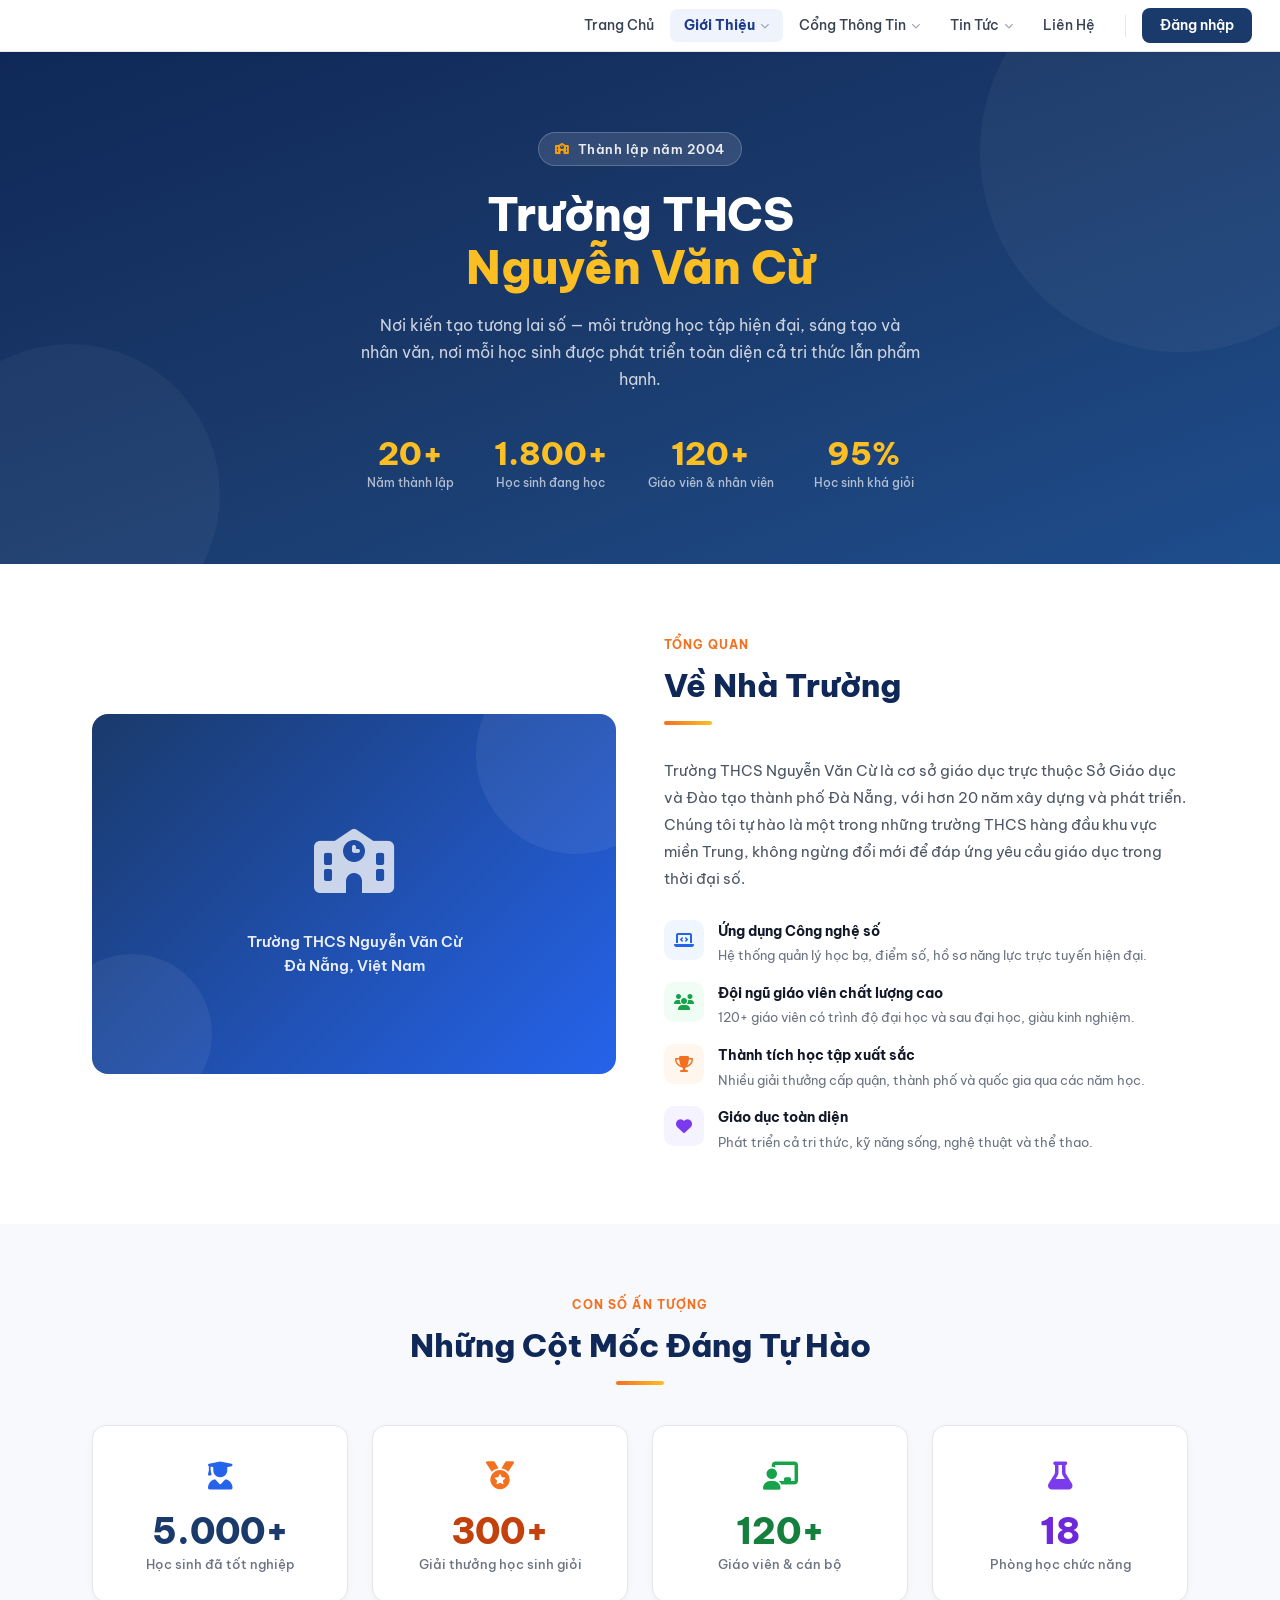
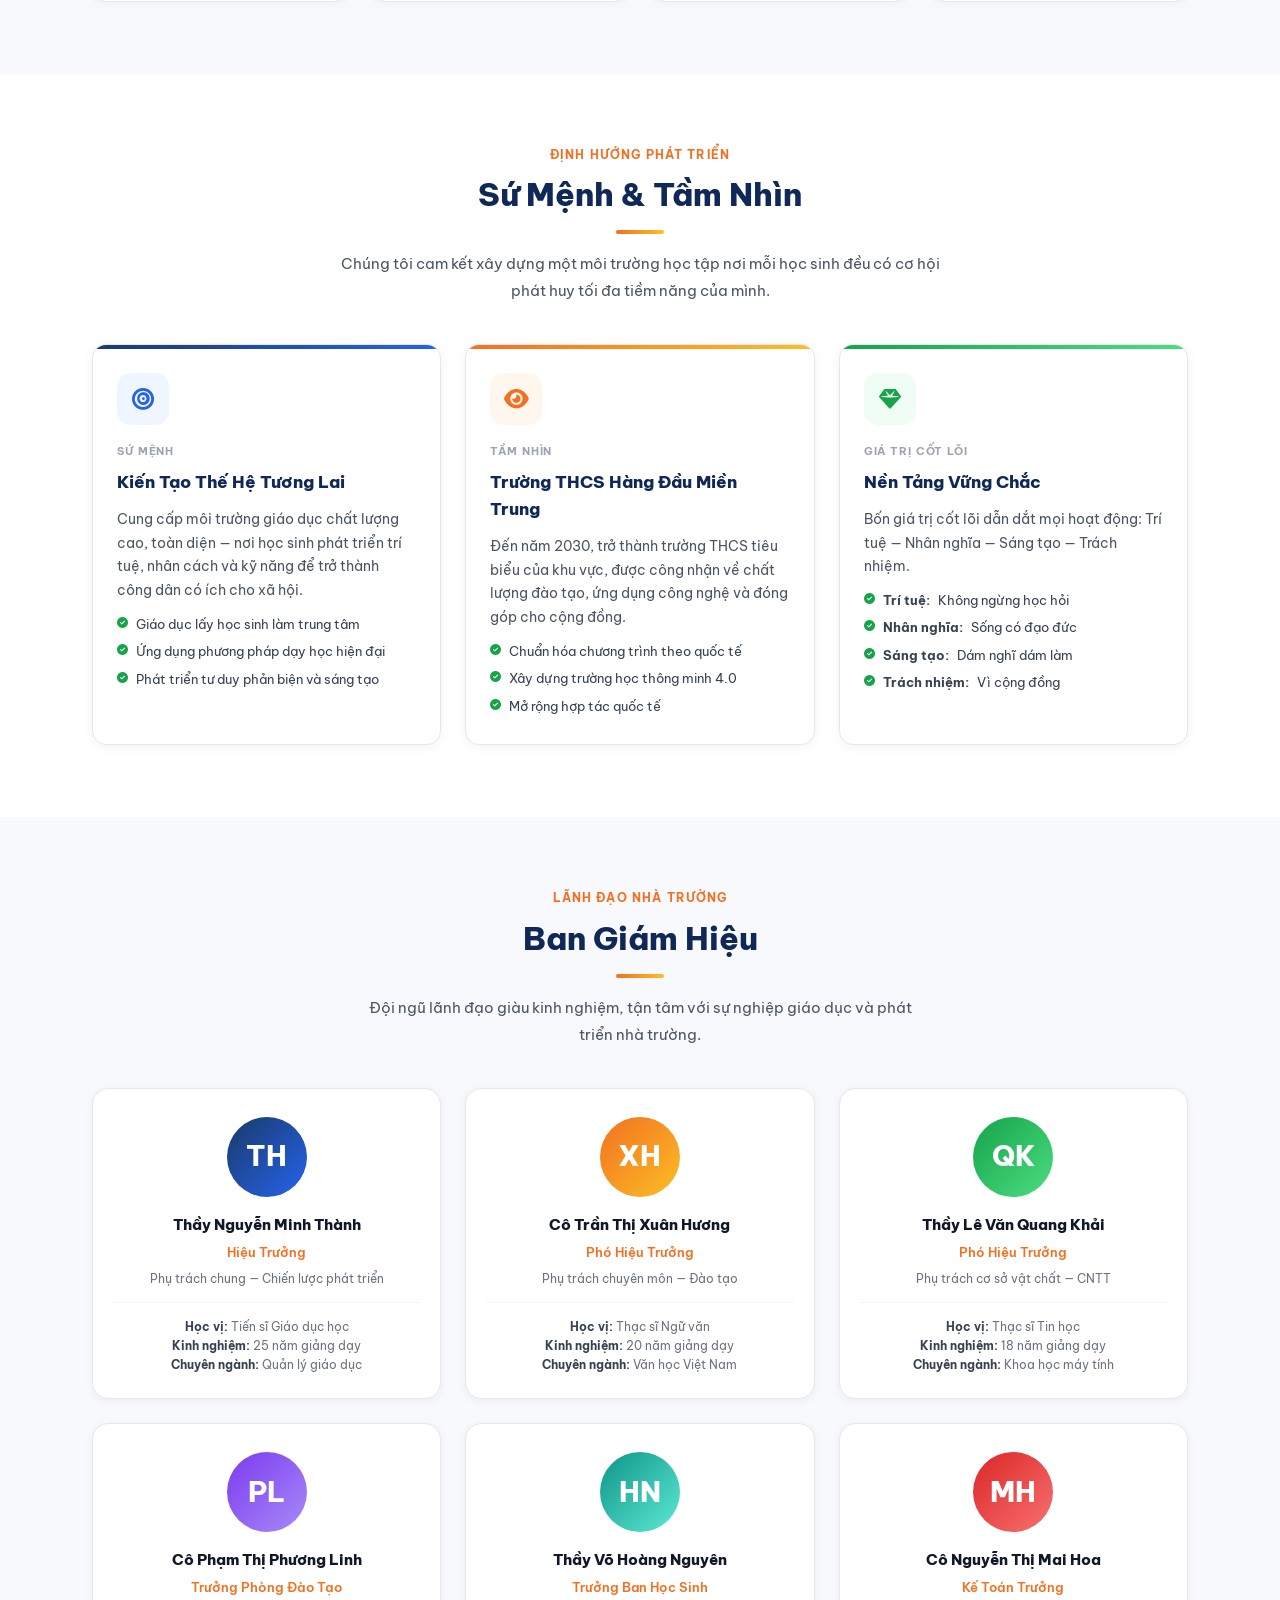
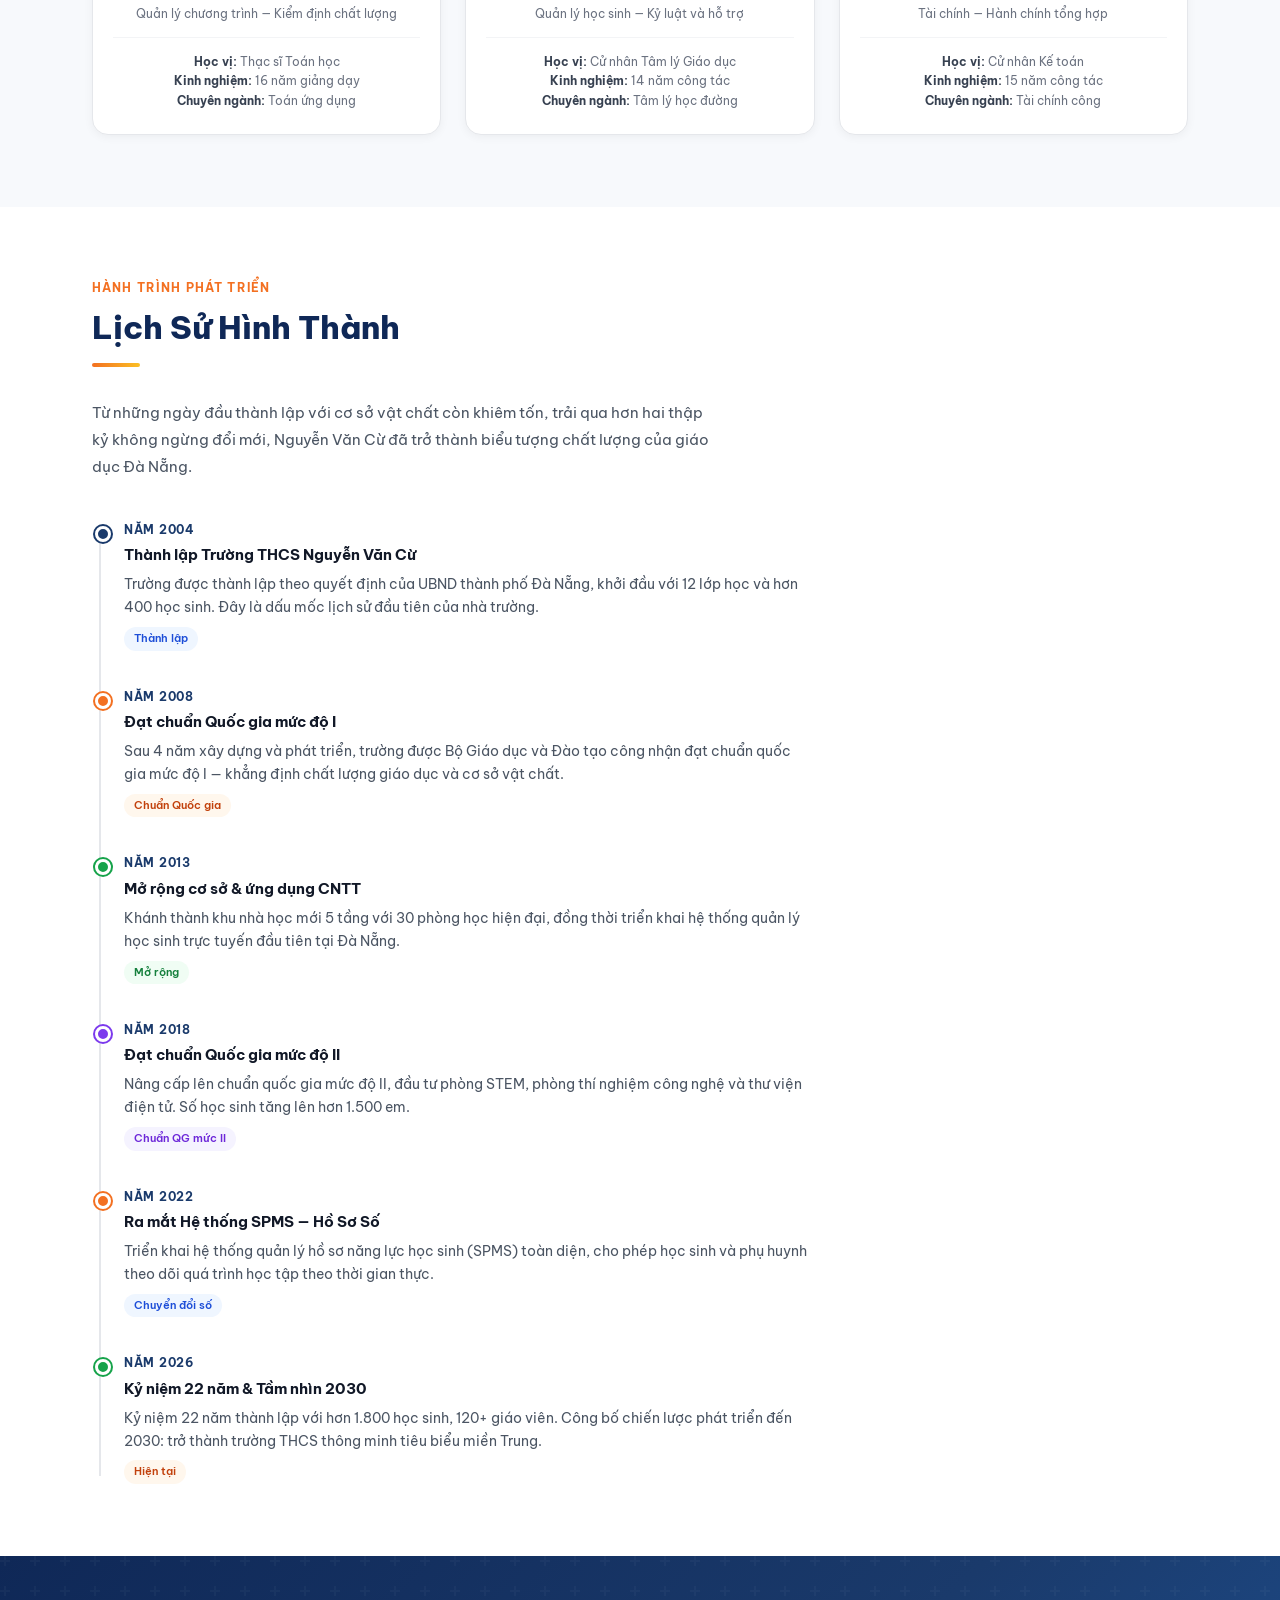
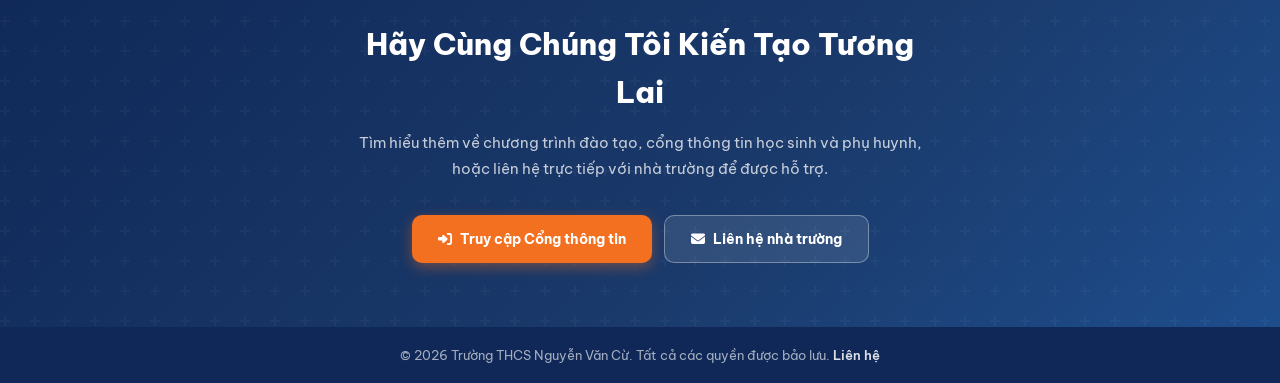
==== commit 0162b2e8: "đồng bộ layout" ====
--- a/about.html
+++ b/about.html
@@ -10,9 +10,12 @@
   <link href="https://fonts.googleapis.com/css2?family=Be+Vietnam+Pro:ital,wght@0,400;0,500;0,600;0,700;0,800;1,400&display=swap" rel="stylesheet" />
   <link rel="stylesheet" href="https://cdnjs.cloudflare.com/ajax/libs/font-awesome/6.5.0/css/all.min.css" crossorigin="anonymous" />
   <script src="src/shared/components/layout/shared-header.js"></script>
+  <script src="src/shared/components/layout/shared-footer.js"></script>
+  <script src="src/shared/components/common/modal-manager.js"></script>
   <script src="src/shared/helpers/logout-confirm.js"></script>
   <script src="src/shared/helpers/change-password.js"></script>
   <link rel="stylesheet" href="styles/components/change-password.css" />
+  <link rel="stylesheet" href="styles/components/button.css" />
   <link rel="stylesheet" href="styles/components/logout-confirm.css" />
   <link rel="stylesheet" href="styles/components/toast.css" />
   <link rel="stylesheet" href="styles/pages/about-page.css" />
@@ -416,12 +419,7 @@
 <!-- ===================================================
      FOOTER
 =================================================== -->
-<footer class="about-footer" role="contentinfo">
-  <p>© 2026 Trường THCS Nguyễn Văn Cừ — Hệ Thống Quản Lý Hồ Sơ Năng Lực Học Sinh.
-    Tất cả các quyền được bảo lưu.
-    <a href="contact.html">Liên hệ</a>
-  </p>
-</footer>
+<div id="sharedFooterMount"></div>
 
 <script type="module" src="src/shared/components/common/Toast.js"></script>
 </body>
--- a/styles/components/button.css
+++ b/styles/components/button.css
@@ -0,0 +1,287 @@
+/* ============================================================
+   BUTTON COMPONENT
+   ============================================================ */
+
+/* Trạng thái nền tảng áp dụng cho mọi button, kể cả nút nghiệp vụ cũ. */
+button {
+  font-family: 'Be Vietnam Pro', sans-serif;
+}
+
+button:focus-visible {
+  outline: 3px solid rgba(30, 58, 138, .28);
+  outline-offset: 2px;
+}
+
+button:disabled,
+button[aria-disabled="true"] {
+  opacity: .5;
+  cursor: not-allowed;
+  pointer-events: none;
+}
+
+.btn {
+  display: inline-flex;
+  align-items: center;
+  justify-content: center;
+  min-height: 40px;
+  gap: var(--space-2, 8px);
+  padding: 8px 16px;
+  font-size: var(--font-button-size, 13px);
+  font-weight: var(--font-button-weight, 600);
+  line-height: var(--font-control-line-height, 1.4);
+  letter-spacing: var(--font-button-letter-spacing, 0);
+  border-radius: var(--radius-md, 8px);
+  border: 2px solid transparent;
+  cursor: pointer;
+  transition: all var(--transition-normal, .18s);
+  white-space: nowrap;
+  text-decoration: none;
+  outline: none;
+  position: relative;
+  overflow: hidden;
+}
+
+/*
+  Button mode convention:
+  - .btn--with-icon: button co icon + text
+  - .btn--no-icon:   button chi co text
+*/
+.btn--with-icon {
+  gap: var(--space-2);
+}
+
+.btn--with-icon > i,
+.btn--with-icon > svg,
+.btn--with-icon > img {
+  flex-shrink: 0;
+}
+
+.btn--no-icon {
+  gap: 0;
+}
+
+.btn:focus-visible {
+  outline: none;
+  box-shadow: var(--shadow-focus-primary-strong, 0 0 0 3px rgba(30,58,138,.24));
+}
+
+.btn:disabled {
+  opacity: 0.5;
+  cursor: not-allowed;
+  pointer-events: none;
+}
+
+/* ── Variants ── */
+.btn-primary {
+  background-color: var(--color-primary, #1e3a8a);
+  color: var(--color-white, #fff);
+  border-color: var(--color-primary, #1e3a8a);
+}
+.btn-primary:hover {
+  background-color: var(--color-primary-dark, #1e3380);
+  border-color: var(--color-primary-dark, #1e3380);
+  transform: translateY(-1px);
+  box-shadow: var(--shadow-md);
+}
+
+.btn-accent {
+  background-color: var(--color-accent, #f37021);
+  color: var(--color-white, #fff);
+  border-color: var(--color-accent, #f37021);
+}
+.btn-accent:hover {
+  background-color: var(--color-accent-dark, #d4601a);
+  border-color: var(--color-accent-dark, #d4601a);
+  transform: translateY(-1px);
+  box-shadow: var(--shadow-md);
+}
+
+.btn-outline {
+  background-color: transparent;
+  color: var(--color-primary, #1e3a8a);
+  border-color: var(--color-primary, #1e3a8a);
+}
+.btn-outline:hover {
+  background-color: var(--color-primary, #1e3a8a);
+  color: var(--color-white, #fff);
+}
+
+.btn-outline-white {
+  background-color: transparent;
+  color: var(--color-white);
+  border-color: var(--color-white);
+}
+.btn-outline-white:hover {
+  background-color: var(--color-white);
+  color: var(--color-primary);
+}
+
+.btn-ghost {
+  background-color: #fff;
+  color: var(--color-text, #374151);
+  border-color: var(--color-border, #d1d5db);
+}
+.btn-ghost:hover {
+  background-color: var(--color-bg, #f9fafb);
+}
+
+.btn-danger {
+  background-color: var(--color-error, #ef4444);
+  color: var(--color-white, #fff);
+  border-color: var(--color-error, #ef4444);
+}
+.btn-danger:hover {
+  background-color: var(--color-error-dark, #dc2626);
+  border-color: var(--color-error-dark, #dc2626);
+}
+
+.btn-success {
+  background-color: var(--color-success, #059669);
+  color: var(--color-white, #fff);
+  border-color: var(--color-success, #059669);
+}
+.btn-success:hover { background-color: #047857; border-color: #047857; }
+
+.btn-secondary {
+  background-color: #475569;
+  color: #fff;
+  border-color: #475569;
+}
+.btn-secondary:hover { background-color: #334155; border-color: #334155; }
+
+.btn-warning {
+  background-color: var(--color-warning, #f59e0b);
+  color: var(--color-white, #fff);
+  border-color: var(--color-warning, #f59e0b);
+}
+
+.btn-warning:hover {
+  background-color: #d97706;
+  border-color: #d97706;
+  transform: translateY(-1px);
+  box-shadow: var(--shadow-md);
+}
+
+/* ── Sizes ── */
+.btn-sm {
+  min-height: 32px;
+  padding: 5px 12px;
+  font-size: var(--font-caption, 12px);
+}
+.btn-lg {
+  min-height: 48px;
+  padding: var(--space-4, 16px) var(--space-8, 32px);
+  font-size: var(--font-body-md, 15px);
+  border-radius: var(--radius-lg, 10px);
+}
+.btn-xl {
+  min-height: 56px;
+  padding: var(--space-5, 20px) var(--space-12, 48px);
+  font-size: var(--font-body-lg, 16px);
+  border-radius: var(--radius-lg, 10px);
+}
+
+/* ── Icon button ── */
+.btn-icon {
+  padding: var(--space-2);
+  width: 36px;
+  height: 36px;
+  border-radius: var(--radius-md);
+}
+
+.btn-icon-sm {
+  padding: var(--space-1);
+  width: 28px;
+  height: 28px;
+}
+
+/* ── Full width ── */
+.btn-block { width: 100%; }
+
+/* ── Legacy/static page button aliases (shared) ── */
+.btn-login {
+  display: inline-flex;
+  align-items: center;
+  justify-content: center;
+  gap: var(--space-2, 8px);
+  background: #1a3a6b;
+  color: #fff;
+  padding: 8px 22px;
+  border-radius: 8px;
+  font-size: 14px;
+  font-weight: 600;
+  border: 2px solid #1a3a6b;
+  transition: background 0.2s, transform 0.15s, border-color 0.2s;
+  white-space: nowrap;
+  flex-shrink: 0;
+  text-decoration: none;
+}
+
+.btn-login:hover {
+  background: #122a52;
+  border-color: #122a52;
+  transform: translateY(-1px);
+}
+
+.btn-hero {
+  display: inline-flex;
+  align-items: center;
+  justify-content: center;
+  gap: 8px;
+  background: #f37021;
+  color: #fff;
+  padding: 13px 36px;
+  border-radius: 8px;
+  font-size: 15px;
+  font-weight: 700;
+  border: 2px solid #f37021;
+  transition: all 0.2s;
+  cursor: pointer;
+  text-decoration: none;
+}
+
+.btn-hero:hover {
+  background: #d4601a;
+  border-color: #d4601a;
+  transform: translateY(-2px);
+  box-shadow: 0 8px 24px rgba(243, 112, 33, 0.4);
+}
+
+.quick-btn {
+  display: block;
+  background: #1a3a6b;
+  color: #fff;
+  text-align: center;
+  padding: 22px 24px;
+  border-radius: 10px;
+  font-size: 18px;
+  font-weight: 700;
+  cursor: pointer;
+  transition: all 0.2s;
+  border: 2px solid transparent;
+  text-decoration: none;
+  letter-spacing: 0.2px;
+}
+
+.btn-login.btn--with-icon,
+.btn-hero.btn--with-icon,
+.quick-btn.btn--with-icon {
+  gap: var(--space-2, 8px);
+}
+
+.btn-login.btn--no-icon,
+.btn-hero.btn--no-icon,
+.quick-btn.btn--no-icon {
+  gap: 0;
+}
+
+.quick-btn:hover {
+  background: #122a52;
+  transform: translateY(-3px);
+  box-shadow: 0 8px 24px rgba(26, 58, 107, 0.3);
+  color: #fff;
+}
+
+.quick-btn:active {
+  transform: translateY(-1px);
+}
